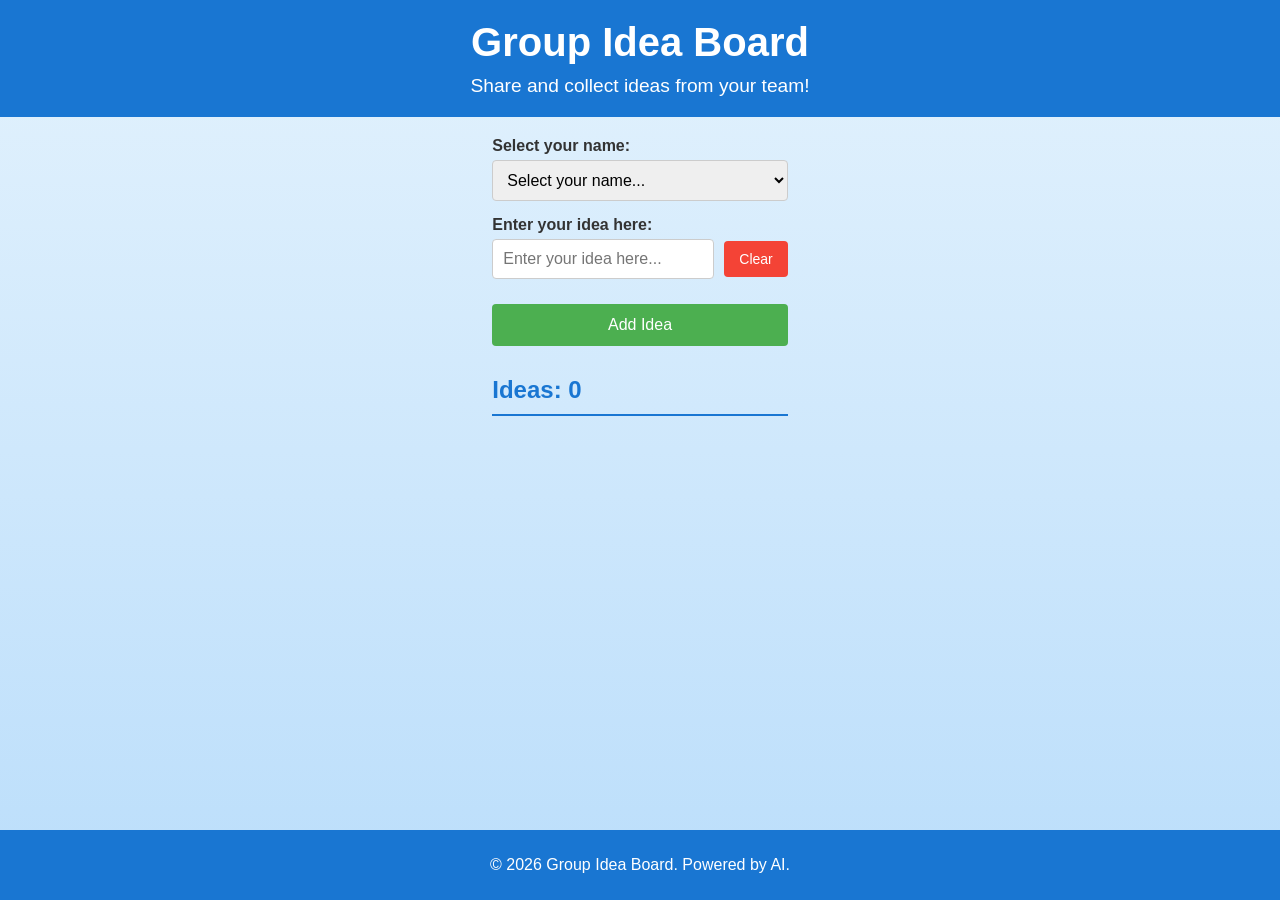
==== index.html @ 0bcdc8d0 "add index.html" ====
<!DOCTYPE html>
<html lang="en">
<head>
    <meta charset="UTF-8">
    <meta name="viewport" content="width=device-width, initial-scale=1.0">
    <title>Group Idea Board</title>
    <style>
        body {
            font-family: 'Segoe UI', Tahoma, Geneva, Verdana, sans-serif;
            background: linear-gradient(to bottom, #e3f2fd, #bbdefb);
            margin: 0;
            padding: 0;
            min-height: 100vh;
            display: flex;
            flex-direction: column;
        }
        header {
            background-color: #1976d2;
            color: white;
            text-align: center;
            padding: 20px;
        }
        header h1 {
            margin: 0;
            font-size: 2.5em;
        }
        header p {
            margin: 10px 0 0 0;
            font-size: 1.2em;
        }
        main {
            flex: 1;
            max-width: 800px;
            margin: 0 auto;
            padding: 20px;
        }
        .form-group {
            margin-bottom: 15px;
        }
        label {
            display: block;
            margin-bottom: 5px;
            font-weight: bold;
            color: #333;
        }
        select, input {
            width: 100%;
            padding: 10px;
            border: 1px solid #ccc;
            border-radius: 4px;
            font-size: 16px;
            box-sizing: border-box;
        }
        .input-group {
            display: flex;
            align-items: center;
        }
        .input-group input {
            flex: 1;
            margin-right: 10px;
        }
        #clearButton {
            padding: 10px 15px;
            background-color: #f44336;
            color: white;
            border: none;
            border-radius: 4px;
            cursor: pointer;
            font-size: 14px;
        }
        #clearButton:hover {
            background-color: #d32f2f;
        }
        #addButton {
            background-color: #4caf50;
            color: white;
            border: none;
            padding: 12px;
            border-radius: 4px;
            cursor: pointer;
            font-size: 16px;
            width: 100%;
            margin-top: 10px;
        }
        #addButton:hover {
            background-color: #45a049;
        }
        #ideasSection {
            margin-top: 30px;
        }
        #ideasSection h2 {
            color: #1976d2;
            border-bottom: 2px solid #1976d2;
            padding-bottom: 10px;
        }
        ul {
            list-style-type: none;
            padding: 0;
        }
        li {
            background-color: white;
            margin: 10px 0;
            padding: 15px;
            border-radius: 8px;
            box-shadow: 0 2px 4px rgba(0,0,0,0.1);
            border-left: 5px solid #1976d2;
            font-size: 16px;
        }
        footer {
            background-color: #1976d2;
            color: white;
            text-align: center;
            padding: 10px;
            margin-top: auto;
        }
    </style>
</head>
<body>
    <header>
        <h1>Group Idea Board</h1>
        <p>Share and collect ideas from your team!</p>
    </header>
    
    <main>
        <form id="ideaForm">
            <div class="form-group">
                <label for="nameSelect">Select your name:</label>
                <select id="nameSelect">
                    <option value="" disabled selected>Select your name...</option>
                    <option value="Alice">Alice</option>
                    <option value="Bob">Bob</option>
                    <option value="Charlie">Charlie</option>
                </select>
            </div>
            
            <div class="form-group">
                <label for="ideaInput">Enter your idea here:</label>
                <div class="input-group">
                    <input type="text" id="ideaInput" placeholder="Enter your idea here...">
                    <button type="button" id="clearButton">Clear</button>
                </div>
            </div>
            
            <button type="submit" id="addButton">Add Idea</button>
        </form>
        
        <section id="ideasSection">
            <h2>Ideas: <span id="totalIdeas">0</span></h2>
            <ul id="ideaList"></ul>
        </section>
    </main>
    
    <footer>
        <p>&copy; 2026 Group Idea Board. Powered by AI.</p>
    </footer>
    
    <script>
        let totalIdeas = 0;
        
        document.getElementById('ideaForm').addEventListener('submit', function(e) {
            e.preventDefault();
            const nameSelect = document.getElementById('nameSelect');
            const ideaInput = document.getElementById('ideaInput');
            const ideaList = document.getElementById('ideaList');
            
            const name = nameSelect.value;
            const idea = ideaInput.value.trim();
            
            if (name && idea) {
                const li = document.createElement('li');
                li.textContent = `${idea} – suggested by ${name}`;
                ideaList.appendChild(li);
                
                totalIdeas++;
                document.getElementById('totalIdeas').textContent = totalIdeas;
                
                // Clear the input
                ideaInput.value = '';
            } else {
                alert('Please select a name and enter an idea.');
            }
        });
        
        document.getElementById('clearButton').addEventListener('click', function() {
            document.getElementById('ideaInput').value = '';
        });
    </script>
</body>
</html>
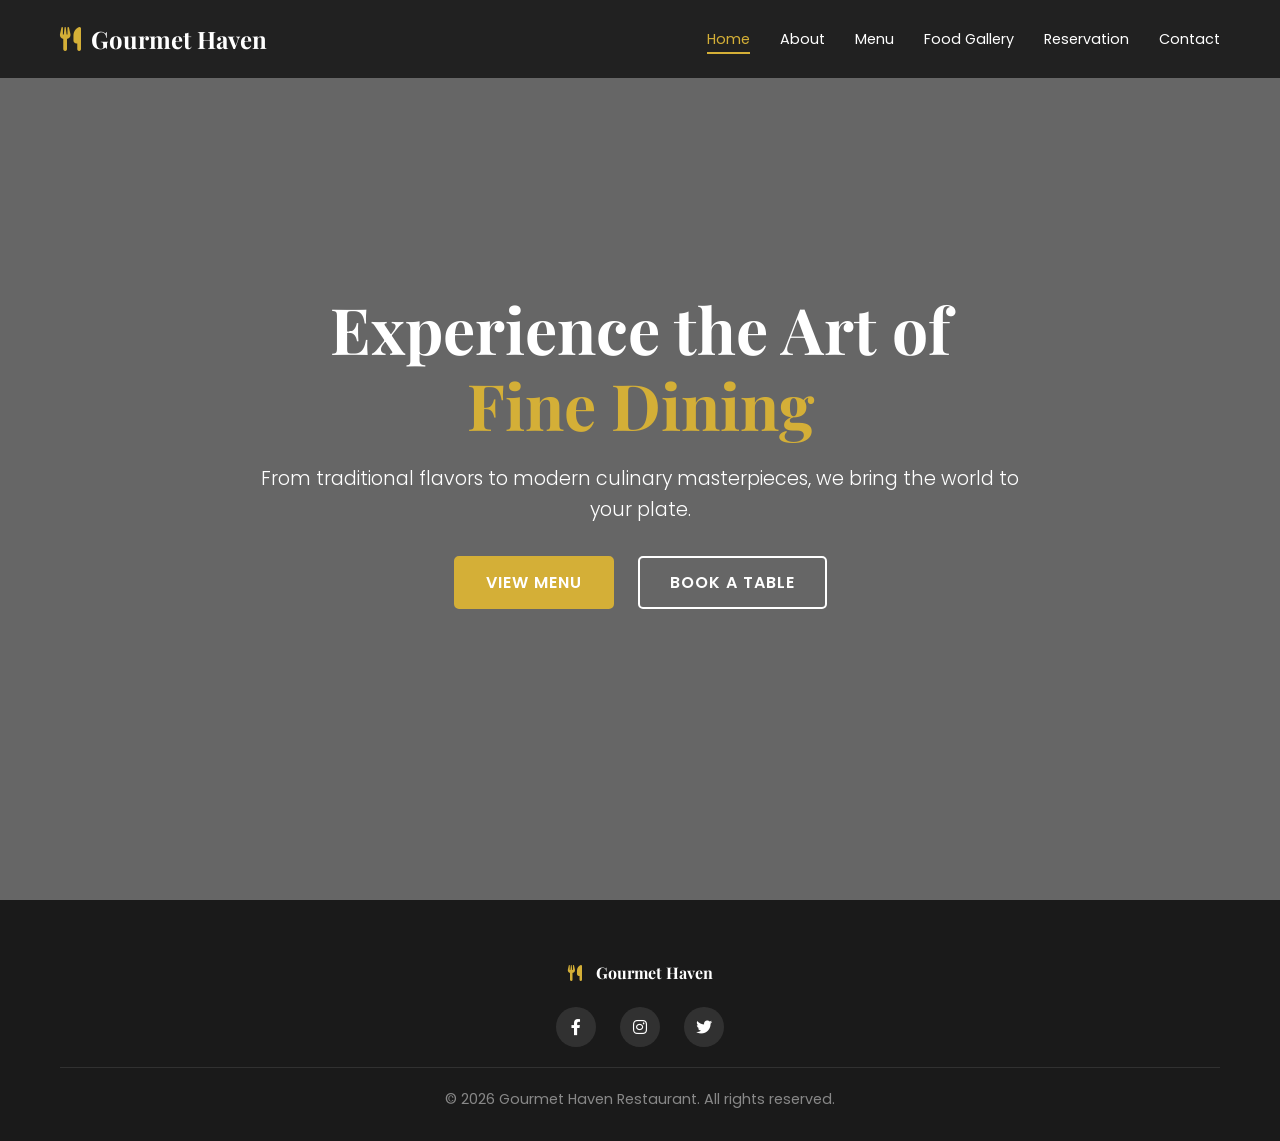
==== commit 4af2353d: "create home page" ====
--- a/index.html
+++ b/index.html
@@ -1,189 +1,85 @@
-<!DOCTYPE html>
+<!doctype html>
 <html lang="en">
-<head>
-    <meta charset="UTF-8">
-    <meta name="viewport" content="width=device-width, initial-scale=1.0">
-    <title>Group Idea Board</title>
-    <style>
-        body {
-            font-family: 'Segoe UI', Tahoma, Geneva, Verdana, sans-serif;
-            background: linear-gradient(to bottom, #e3f2fd, #bbdefb);
-            margin: 0;
-            padding: 0;
-            min-height: 100vh;
-            display: flex;
-            flex-direction: column;
-        }
-        header {
-            background-color: #1976d2;
-            color: white;
-            text-align: center;
-            padding: 20px;
-        }
-        header h1 {
-            margin: 0;
-            font-size: 2.5em;
-        }
-        header p {
-            margin: 10px 0 0 0;
-            font-size: 1.2em;
-        }
-        main {
-            flex: 1;
-            max-width: 800px;
-            margin: 0 auto;
-            padding: 20px;
-        }
-        .form-group {
-            margin-bottom: 15px;
-        }
-        label {
-            display: block;
-            margin-bottom: 5px;
-            font-weight: bold;
-            color: #333;
-        }
-        select, input {
-            width: 100%;
-            padding: 10px;
-            border: 1px solid #ccc;
-            border-radius: 4px;
-            font-size: 16px;
-            box-sizing: border-box;
-        }
-        .input-group {
-            display: flex;
-            align-items: center;
-        }
-        .input-group input {
-            flex: 1;
-            margin-right: 10px;
-        }
-        #clearButton {
-            padding: 10px 15px;
-            background-color: #f44336;
-            color: white;
-            border: none;
-            border-radius: 4px;
-            cursor: pointer;
-            font-size: 14px;
-        }
-        #clearButton:hover {
-            background-color: #d32f2f;
-        }
-        #addButton {
-            background-color: #4caf50;
-            color: white;
-            border: none;
-            padding: 12px;
-            border-radius: 4px;
-            cursor: pointer;
-            font-size: 16px;
-            width: 100%;
-            margin-top: 10px;
-        }
-        #addButton:hover {
-            background-color: #45a049;
-        }
-        #ideasSection {
-            margin-top: 30px;
-        }
-        #ideasSection h2 {
-            color: #1976d2;
-            border-bottom: 2px solid #1976d2;
-            padding-bottom: 10px;
-        }
-        ul {
-            list-style-type: none;
-            padding: 0;
-        }
-        li {
-            background-color: white;
-            margin: 10px 0;
-            padding: 15px;
-            border-radius: 8px;
-            box-shadow: 0 2px 4px rgba(0,0,0,0.1);
-            border-left: 5px solid #1976d2;
-            font-size: 16px;
-        }
-        footer {
-            background-color: #1976d2;
-            color: white;
-            text-align: center;
-            padding: 10px;
-            margin-top: auto;
-        }
-    </style>
-</head>
-<body>
-    <header>
-        <h1>Group Idea Board</h1>
-        <p>Share and collect ideas from your team!</p>
+  <head>
+    <meta charset="UTF-8" />
+    <meta name="viewport" content="width=device-width, initial-scale=1.0" />
+    <title>Gourmet Haven | Exquisite Dining Experience</title>
+    <link rel="stylesheet" href="style.css" />
+    <link
+      rel="stylesheet"
+      href="https://cdnjs.cloudflare.com/ajax/libs/font-awesome/6.0.0/css/all.min.css"
+    />
+    <link
+      href="https://fonts.googleapis.com/css2?family=Playfair+Display:ital,wght@0,400;0,700;1,400&family=Poppins:wght@300;400;600&display=swap"
+      rel="stylesheet"
+    />
+  </head>
+  <body>
+    <!-- Navigation -->
+    <header class="navbar">
+      <div class="container">
+        <div class="logo">
+          <a href="#">
+            <i class="fas fa-utensils"></i>
+            <span>Gourmet Haven</span>
+          </a>
+        </div>
+        <nav class="nav-links" id="navLinks">
+          <ul>
+            <li><a href="#home" class="active">Home</a></li>
+            <li><a href="#about">About</a></li>
+            <li><a href="#menu">Menu</a></li>
+            <li><a href="#gallery">Food Gallery</a></li>
+            <li><a href="#reservation">Reservation</a></li>
+            <li><a href="#contact">Contact</a></li>
+          </ul>
+        </nav>
+        <div class="menu-toggle" id="mobile-menu">
+          <i class="fas fa-bars"></i>
+        </div>
+      </div>
     </header>
-    
-    <main>
-        <form id="ideaForm">
-            <div class="form-group">
-                <label for="nameSelect">Select your name:</label>
-                <select id="nameSelect">
-                    <option value="" disabled selected>Select your name...</option>
-                    <option value="Alice">Alice</option>
-                    <option value="Bob">Bob</option>
-                    <option value="Charlie">Charlie</option>
-                </select>
-            </div>
-            
-            <div class="form-group">
-                <label for="ideaInput">Enter your idea here:</label>
-                <div class="input-group">
-                    <input type="text" id="ideaInput" placeholder="Enter your idea here...">
-                    <button type="button" id="clearButton">Clear</button>
-                </div>
-            </div>
-            
-            <button type="submit" id="addButton">Add Idea</button>
-        </form>
-        
-        <section id="ideasSection">
-            <h2>Ideas: <span id="totalIdeas">0</span></h2>
-            <ul id="ideaList"></ul>
-        </section>
-    </main>
-    
+
+    <!-- Hero Section -->
+    <section class="hero" id="home">
+      <div class="hero-overlay"></div>
+      <div class="hero-content">
+        <h1>
+          Experience the Art of <span class="highlight">Fine Dining</span>
+        </h1>
+        <p>
+          From traditional flavors to modern culinary masterpieces, we bring the
+          world to your plate.
+        </p>
+        <div class="hero-btns">
+          <a href="#menu" class="btn btn-primary">View Menu</a>
+          <a href="#reservation" class="btn btn-secondary">Book a Table</a>
+        </div>
+      </div>
+    </section>
+
+    <!-- About Section -->
+
+    <!-- Footer -->
     <footer>
-        <p>&copy; 2026 Group Idea Board. Powered by AI.</p>
+      <div class="container">
+        <div class="footer-content">
+          <div class="logo">
+            <i class="fas fa-utensils"></i>
+            <span>Gourmet Haven</span>
+          </div>
+          <div class="social-links">
+            <a href="#"><i class="fab fa-facebook-f"></i></a>
+            <a href="#"><i class="fab fa-instagram"></i></a>
+            <a href="#"><i class="fab fa-twitter"></i></a>
+          </div>
+          <p class="copyright">
+            &copy; 2026 Gourmet Haven Restaurant. All rights reserved.
+          </p>
+        </div>
+      </div>
     </footer>
-    
-    <script>
-        let totalIdeas = 0;
-        
-        document.getElementById('ideaForm').addEventListener('submit', function(e) {
-            e.preventDefault();
-            const nameSelect = document.getElementById('nameSelect');
-            const ideaInput = document.getElementById('ideaInput');
-            const ideaList = document.getElementById('ideaList');
-            
-            const name = nameSelect.value;
-            const idea = ideaInput.value.trim();
-            
-            if (name && idea) {
-                const li = document.createElement('li');
-                li.textContent = `${idea} – suggested by ${name}`;
-                ideaList.appendChild(li);
-                
-                totalIdeas++;
-                document.getElementById('totalIdeas').textContent = totalIdeas;
-                
-                // Clear the input
-                ideaInput.value = '';
-            } else {
-                alert('Please select a name and enter an idea.');
-            }
-        });
-        
-        document.getElementById('clearButton').addEventListener('click', function() {
-            document.getElementById('ideaInput').value = '';
-        });
-    </script>
-</body>
-</html>+
+    <script src="script.js"></script>
+  </body>
+</html>
--- a/style.css
+++ b/style.css
@@ -0,0 +1,512 @@
+/* Reset and Base Styles */
+* {
+    margin: 0;
+    padding: 0;
+    box-sizing: border-box;
+}
+
+:root {
+    --primary-color: #d4af37; /* Gold */
+    --secondary-color: #1a1a1a; /* Dark Charcoal */
+    --accent-color: #f8f8f8; /* Off-White */
+    --text-color: #333;
+    --light-text: #777;
+    --white: #ffffff;
+    --transition: all 0.3s ease;
+}
+
+html {
+    scroll-behavior: smooth;
+}
+
+body {
+    font-family: 'Poppins', sans-serif;
+    line-height: 1.6;
+    color: var(--text-color);
+    background-color: var(--white);
+    overflow-x: hidden;
+}
+
+h1, h2, h3, h4, .logo span {
+    font-family: 'Playfair Display', serif;
+    font-weight: 700;
+}
+
+a {
+    text-decoration: none;
+    color: inherit;
+    transition: var(--transition);
+}
+
+ul {
+    list-style: none;
+}
+
+img {
+    max-width: 100%;
+    display: block;
+}
+
+.container {
+    max-width: 1200px;
+    margin: 0 auto;
+    padding: 0 20px;
+}
+
+.btn {
+    display: inline-block;
+    padding: 12px 30px;
+    border-radius: 5px;
+    font-weight: 600;
+    text-transform: uppercase;
+    letter-spacing: 1px;
+    cursor: pointer;
+    transition: var(--transition);
+    border: none;
+}
+
+.btn-primary {
+    background-color: var(--primary-color);
+    color: var(--white);
+    border: 2px solid var(--primary-color);
+}
+
+.btn-primary:hover {
+    background-color: transparent;
+    color: var(--primary-color);
+}
+
+.btn-secondary {
+    background-color: transparent;
+    color: var(--white);
+    border: 2px solid var(--white);
+}
+
+.btn-secondary:hover {
+    background-color: var(--white);
+    color: var(--secondary-color);
+}
+
+/* Navbar */
+.navbar {
+    position: fixed;
+    top: 0;
+    left: 0;
+    width: 100%;
+    z-index: 1000;
+    padding: 20px 0;
+    transition: var(--transition);
+    background-color: rgba(26, 26, 26, 0.9);
+}
+
+.navbar.sticky {
+    padding: 10px 0;
+    background-color: var(--secondary-color);
+    box-shadow: 0 2px 10px rgba(0,0,0,0.3);
+}
+
+.navbar .container {
+    display: flex;
+    justify-content: space-between;
+    align-items: center;
+}
+
+.logo a {
+    display: flex;
+    align-items: center;
+    color: var(--white);
+    font-size: 1.5rem;
+}
+
+.logo i {
+    color: var(--primary-color);
+    margin-right: 10px;
+}
+
+.nav-links ul {
+    display: flex;
+}
+
+.nav-links li {
+    margin-left: 30px;
+}
+
+.nav-links a {
+    color: var(--white);
+    font-weight: 400;
+    font-size: 0.9rem;
+    position: relative;
+}
+
+.nav-links a:hover, .nav-links a.active {
+    color: var(--primary-color);
+}
+
+.nav-links a::after {
+    content: '';
+    position: absolute;
+    bottom: -5px;
+    left: 0;
+    width: 0;
+    height: 2px;
+    background-color: var(--primary-color);
+    transition: var(--transition);
+}
+
+.nav-links a:hover::after, .nav-links a.active::after {
+    width: 100%;
+}
+
+.menu-toggle {
+    color: var(--white);
+    font-size: 1.5rem;
+    cursor: pointer;
+    display: none;
+}
+
+/* Section Common */
+section {
+    padding: 100px 0;
+}
+
+.section-header {
+    text-align: center;
+    margin-bottom: 60px;
+}
+
+.section-header h2 {
+    font-size: 2.5rem;
+    color: var(--secondary-color);
+}
+
+.sub-title {
+    color: var(--primary-color);
+    text-transform: uppercase;
+    letter-spacing: 2px;
+    font-weight: 600;
+    font-size: 0.9rem;
+    display: block;
+    margin-bottom: 10px;
+}
+
+/* Hero Section */
+.hero {
+    height: 100vh;
+    background: url('https://images.unsplash.com/photo-1514933651103-005eec06c04b?ixlib=rb-1.2.1&auto=format&fit=crop&w=1920&q=80') no-repeat center center/cover;
+    display: flex;
+    align-items: center;
+    justify-content: center;
+    text-align: center;
+    color: var(--white);
+    position: relative;
+    padding: 0;
+}
+
+.hero-overlay {
+    position: absolute;
+    top: 0;
+    left: 0;
+    width: 100%;
+    height: 100%;
+    background: rgba(0, 0, 0, 0.6);
+}
+
+.hero-content {
+    position: relative;
+    z-index: 1;
+    max-width: 800px;
+    padding: 0 20px;
+}
+
+.hero-content h1 {
+    font-size: 4rem;
+    margin-bottom: 20px;
+    line-height: 1.2;
+}
+
+.highlight {
+    color: var(--primary-color);
+}
+
+.hero-content p {
+    font-size: 1.2rem;
+    margin-bottom: 30px;
+    font-weight: 300;
+}
+
+.hero-btns .btn {
+    margin: 0 10px;
+}
+
+/* About Section */
+.about {
+    background-color: var(--accent-color);
+}
+
+.about-grid {
+    display: grid;
+    grid-template-columns: 1fr 1fr;
+    gap: 50px;
+    align-items: center;
+}
+
+.about-text h2 {
+    font-size: 2.5rem;
+    margin-bottom: 20px;
+    color: var(--secondary-color);
+}
+
+.about-text p {
+    margin-bottom: 20px;
+    color: var(--light-text);
+}
+
+.btn-text {
+    color: var(--secondary-color);
+    font-weight: 600;
+    border-bottom: 2px solid var(--primary-color);
+    padding-bottom: 5px;
+}
+
+.about-image img {
+    border-radius: 10px;
+    box-shadow: 20px 20px 0 var(--primary-color);
+}
+
+/* Featured Foods Section */
+.cuisine-grid {
+    display: grid;
+    grid-template-columns: repeat(auto-fit, minmax(250px, 1fr));
+    gap: 30px;
+}
+
+.cuisine-card {
+    background: var(--white);
+    border-radius: 10px;
+    overflow: hidden;
+    box-shadow: 0 10px 30px rgba(0,0,0,0.1);
+    transition: var(--transition);
+}
+
+.cuisine-card:hover {
+    transform: translateY(-10px);
+}
+
+.card-img {
+    position: relative;
+    height: 200px;
+    overflow: hidden;
+}
+
+.card-img img {
+    width: 100%;
+    height: 100%;
+    object-fit: cover;
+    transition: var(--transition);
+}
+
+.cuisine-card:hover .card-img img {
+    transform: scale(1.1);
+}
+
+.card-tag {
+    position: absolute;
+    top: 15px;
+    left: 15px;
+    background: var(--primary-color);
+    color: var(--white);
+    padding: 5px 15px;
+    font-size: 0.8rem;
+    font-weight: 600;
+    border-radius: 20px;
+}
+
+.card-info {
+    padding: 25px;
+}
+
+.card-info h3 {
+    font-size: 1.3rem;
+    margin-bottom: 10px;
+    color: var(--secondary-color);
+}
+
+.card-info p {
+    color: var(--light-text);
+    font-size: 0.9rem;
+    margin-bottom: 20px;
+}
+
+.btn-card {
+    color: var(--primary-color);
+    font-weight: 600;
+    font-size: 0.9rem;
+    text-transform: uppercase;
+}
+
+/* Gallery Section */
+.gallery {
+    background-color: var(--accent-color);
+}
+
+.gallery-grid {
+    display: grid;
+    grid-template-columns: repeat(auto-fit, minmax(300px, 1fr));
+    gap: 20px;
+}
+
+.gallery-item {
+    height: 250px;
+    overflow: hidden;
+    border-radius: 10px;
+    position: relative;
+}
+
+.gallery-item img {
+    width: 100%;
+    height: 100%;
+    object-fit: cover;
+    transition: var(--transition);
+}
+
+.gallery-item:hover img {
+    transform: scale(1.1) rotate(2deg);
+}
+
+/* Reservation Section */
+.reservation-box {
+    background: var(--white);
+    padding: 50px;
+    border-radius: 15px;
+    box-shadow: 0 20px 50px rgba(0,0,0,0.1);
+    max-width: 900px;
+    margin: 0 auto;
+}
+
+.form-row {
+    display: flex;
+    gap: 20px;
+    margin-bottom: 20px;
+}
+
+.form-row input, .form-row select {
+    flex: 1;
+    padding: 12px 15px;
+    border: 1px solid #ddd;
+    border-radius: 5px;
+    font-family: inherit;
+    outline: none;
+}
+
+.form-row input:focus, .form-row select:focus {
+    border-color: var(--primary-color);
+}
+
+.reservation-form .btn {
+    width: 100%;
+}
+
+/* Contact Section */
+.contact {
+    background-color: var(--accent-color);
+}
+
+.contact-grid {
+    display: grid;
+    grid-template-columns: 1fr 2fr;
+    gap: 50px;
+}
+
+.info-item {
+    display: flex;
+    align-items: flex-start;
+    margin-bottom: 30px;
+}
+
+.info-item i {
+    font-size: 1.5rem;
+    color: var(--primary-color);
+    margin-right: 20px;
+    margin-top: 5px;
+}
+
+.info-item h4 {
+    margin-bottom: 5px;
+    color: var(--secondary-color);
+}
+
+.contact-form input, .contact-form textarea {
+    width: 100%;
+    padding: 12px 15px;
+    margin-bottom: 20px;
+    border: 1px solid #ddd;
+    border-radius: 5px;
+    font-family: inherit;
+    outline: none;
+}
+
+.contact-form input:focus, .contact-form textarea:focus {
+    border-color: var(--primary-color);
+}
+
+/* Footer */
+footer {
+    background-color: var(--secondary-color);
+    color: var(--white);
+    padding: 60px 0 30px;
+    text-align: center;
+}
+
+.footer-content .logo {
+    margin-bottom: 20px;
+    justify-content: center;
+}
+
+.footer-content .social-links {
+    margin-bottom: 20px;
+}
+
+.footer-content .social-links a {
+    display: inline-flex;
+    align-items: center;
+    justify-content: center;
+    width: 40px;
+    height: 40px;
+    background: rgba(255,255,255,0.1);
+    border-radius: 50%;
+    margin: 0 10px;
+}
+
+.footer-content .social-links a:hover {
+    background-color: var(--primary-color);
+}
+
+.copyright {
+    color: #888;
+    font-size: 0.9rem;
+    border-top: 1px solid rgba(255,255,255,0.1);
+    padding-top: 20px;
+}
+
+/* Responsive */
+@media (max-width: 992px) {
+    .hero-content h1 { font-size: 3rem; }
+    .about-grid, .contact-grid { grid-template-columns: 1fr; }
+}
+
+@media (max-width: 768px) {
+    .menu-toggle { display: block; }
+    .nav-links {
+        position: absolute;
+        top: 100%;
+        left: -100%;
+        width: 100%;
+        background: var(--secondary-color);
+        transition: var(--transition);
+        height: calc(100vh - 70px);
+    }
+    .nav-links.active { left: 0; }
+    .nav-links ul { flex-direction: column; padding-top: 50px; }
+    .nav-links li { margin: 20px 0; }
+    .form-row { flex-direction: column; gap: 10px; }
+}
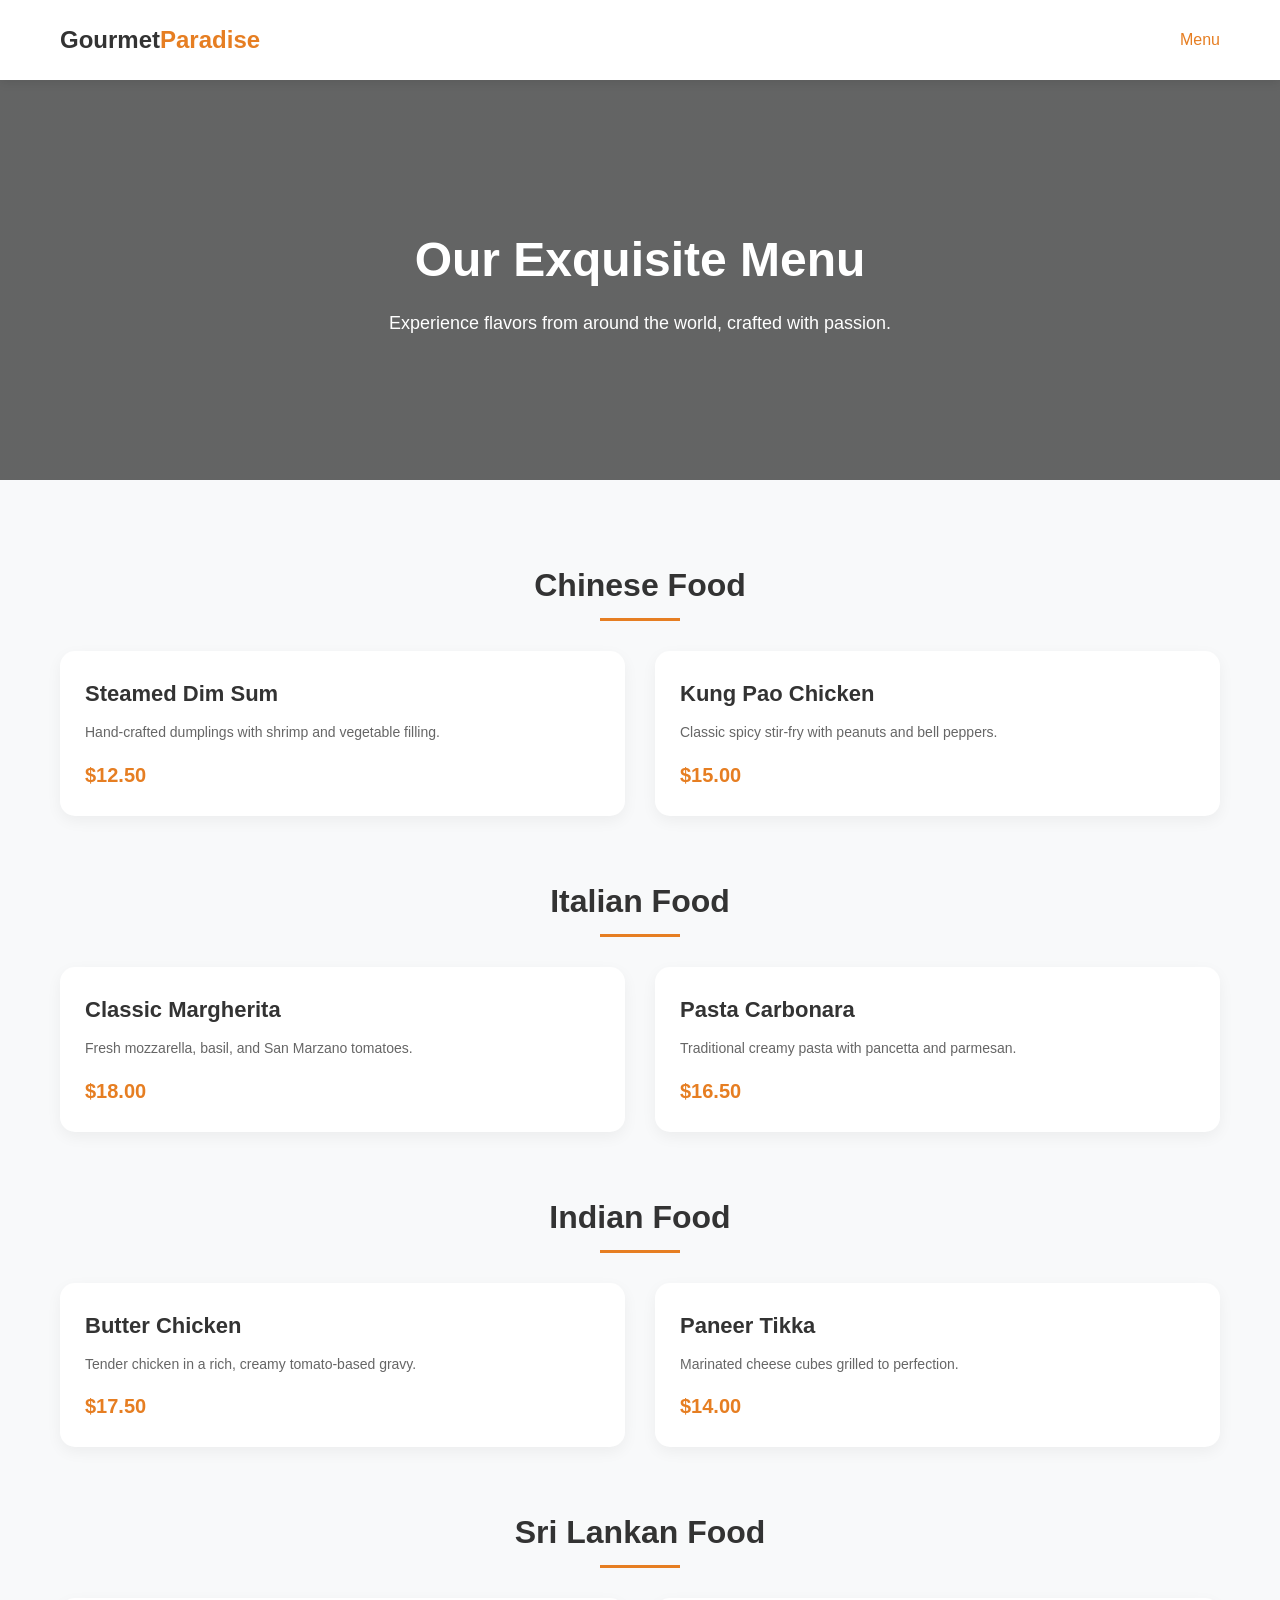
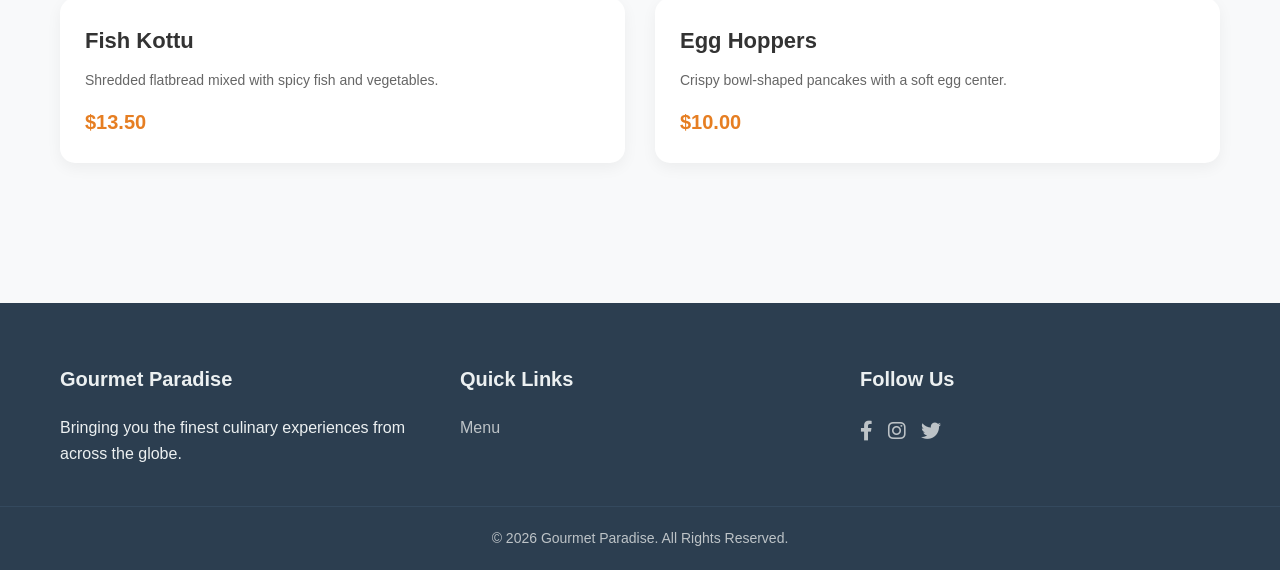
==== commit 3f98eb4c: "creat a food web site" ====
--- a/index.html
+++ b/index.html
@@ -1,85 +1,153 @@
-<!doctype html>
+<!DOCTYPE html>
 <html lang="en">
-  <head>
-    <meta charset="UTF-8" />
-    <meta name="viewport" content="width=device-width, initial-scale=1.0" />
-    <title>Gourmet Haven | Exquisite Dining Experience</title>
-    <link rel="stylesheet" href="style.css" />
-    <link
-      rel="stylesheet"
-      href="https://cdnjs.cloudflare.com/ajax/libs/font-awesome/6.0.0/css/all.min.css"
-    />
-    <link
-      href="https://fonts.googleapis.com/css2?family=Playfair+Display:ital,wght@0,400;0,700;1,400&family=Poppins:wght@300;400;600&display=swap"
-      rel="stylesheet"
-    />
-  </head>
-  <body>
-    <!-- Navigation -->
-    <header class="navbar">
-      <div class="container">
-        <div class="logo">
-          <a href="#">
-            <i class="fas fa-utensils"></i>
-            <span>Gourmet Haven</span>
-          </a>
+<head>
+    <meta charset="UTF-8">
+    <meta name="viewport" content="width=device-width, initial-scale=1.0">
+    <title>Gourmet Paradise | Menu</title>
+    <link rel="stylesheet" href="style.css">
+    <link rel="stylesheet" href="https://cdnjs.cloudflare.com/ajax/libs/font-awesome/6.0.0/css/all.min.css">
+</head>
+<body>
+
+    <!-- Navigation Bar -->
+    <nav class="navbar">
+        <div class="container">
+            <a href="#" class="logo">Gourmet<span>Paradise</span></a>
+            <ul class="nav-links">
+                <li><a href="#" class="active">Menu</a></li>
+            </ul>
+            <div class="menu-btn">
+                <i class="fas fa-bars"></i>
+            </div>
         </div>
-        <nav class="nav-links" id="navLinks">
-          <ul>
-            <li><a href="#home" class="active">Home</a></li>
-            <li><a href="#about">About</a></li>
-            <li><a href="#menu">Menu</a></li>
-            <li><a href="#gallery">Food Gallery</a></li>
-            <li><a href="#reservation">Reservation</a></li>
-            <li><a href="#contact">Contact</a></li>
-          </ul>
-        </nav>
-        <div class="menu-toggle" id="mobile-menu">
-          <i class="fas fa-bars"></i>
+    </nav>
+
+    <!-- Hero Section -->
+    <header class="hero">
+        <div class="hero-content">
+            <h1>Our Exquisite Menu</h1>
+            <p>Experience flavors from around the world, crafted with passion.</p>
         </div>
-      </div>
     </header>
 
-    <!-- Hero Section -->
-    <section class="hero" id="home">
-      <div class="hero-overlay"></div>
-      <div class="hero-content">
-        <h1>
-          Experience the Art of <span class="highlight">Fine Dining</span>
-        </h1>
-        <p>
-          From traditional flavors to modern culinary masterpieces, we bring the
-          world to your plate.
-        </p>
-        <div class="hero-btns">
-          <a href="#menu" class="btn btn-primary">View Menu</a>
-          <a href="#reservation" class="btn btn-secondary">Book a Table</a>
+    <!-- Menu Section -->
+    <section class="menu-section">
+        <div class="container">
+            
+            <!-- Chinese Food -->
+            <div class="category-group">
+                <h2 class="category-title">Chinese Food</h2>
+                <div class="menu-grid">
+                    <div class="menu-card">
+                        <div class="card-content">
+                            <h3>Steamed Dim Sum</h3>
+                            <p>Hand-crafted dumplings with shrimp and vegetable filling.</p>
+                            <span class="price">$12.50</span>
+                        </div>
+                    </div>
+                    <div class="menu-card">
+                        <div class="card-content">
+                            <h3>Kung Pao Chicken</h3>
+                            <p>Classic spicy stir-fry with peanuts and bell peppers.</p>
+                            <span class="price">$15.00</span>
+                        </div>
+                    </div>
+                </div>
+            </div>
+
+            <!-- Italian Food -->
+            <div class="category-group">
+                <h2 class="category-title">Italian Food</h2>
+                <div class="menu-grid">
+                    <div class="menu-card">
+                        <div class="card-content">
+                            <h3>Classic Margherita</h3>
+                            <p>Fresh mozzarella, basil, and San Marzano tomatoes.</p>
+                            <span class="price">$18.00</span>
+                        </div>
+                    </div>
+                    <div class="menu-card">
+                        <div class="card-content">
+                            <h3>Pasta Carbonara</h3>
+                            <p>Traditional creamy pasta with pancetta and parmesan.</p>
+                            <span class="price">$16.50</span>
+                        </div>
+                    </div>
+                </div>
+            </div>
+
+            <!-- Indian Food -->
+            <div class="category-group">
+                <h2 class="category-title">Indian Food</h2>
+                <div class="menu-grid">
+                    <div class="menu-card">
+                        <div class="card-content">
+                            <h3>Butter Chicken</h3>
+                            <p>Tender chicken in a rich, creamy tomato-based gravy.</p>
+                            <span class="price">$17.50</span>
+                        </div>
+                    </div>
+                    <div class="menu-card">
+                        <div class="card-content">
+                            <h3>Paneer Tikka</h3>
+                            <p>Marinated cheese cubes grilled to perfection.</p>
+                            <span class="price">$14.00</span>
+                        </div>
+                    </div>
+                </div>
+            </div>
+
+            <!-- Sri Lankan Food -->
+            <div class="category-group">
+                <h2 class="category-title">Sri Lankan Food</h2>
+                <div class="menu-grid">
+                    <div class="menu-card">
+                        <div class="card-content">
+                            <h3>Fish Kottu</h3>
+                            <p>Shredded flatbread mixed with spicy fish and vegetables.</p>
+                            <span class="price">$13.50</span>
+                        </div>
+                    </div>
+                    <div class="menu-card">
+                        <div class="card-content">
+                            <h3>Egg Hoppers</h3>
+                            <p>Crispy bowl-shaped pancakes with a soft egg center.</p>
+                            <span class="price">$10.00</span>
+                        </div>
+                    </div>
+                </div>
+            </div>
+
         </div>
-      </div>
     </section>
-
-    <!-- About Section -->
 
     <!-- Footer -->
     <footer>
-      <div class="container">
-        <div class="footer-content">
-          <div class="logo">
-            <i class="fas fa-utensils"></i>
-            <span>Gourmet Haven</span>
-          </div>
-          <div class="social-links">
-            <a href="#"><i class="fab fa-facebook-f"></i></a>
-            <a href="#"><i class="fab fa-instagram"></i></a>
-            <a href="#"><i class="fab fa-twitter"></i></a>
-          </div>
-          <p class="copyright">
-            &copy; 2026 Gourmet Haven Restaurant. All rights reserved.
-          </p>
+        <div class="container footer-content">
+            <div class="footer-section">
+                <h3>Gourmet Paradise</h3>
+                <p>Bringing you the finest culinary experiences from across the globe.</p>
+            </div>
+            <div class="footer-section">
+                <h3>Quick Links</h3>
+                <ul>
+                    <li><a href="#">Menu</a></li>
+                </ul>
+            </div>
+            <div class="footer-section">
+                <h3>Follow Us</h3>
+                <div class="socials">
+                    <a href="#"><i class="fab fa-facebook-f"></i></a>
+                    <a href="#"><i class="fab fa-instagram"></i></a>
+                    <a href="#"><i class="fab fa-twitter"></i></a>
+                </div>
+            </div>
         </div>
-      </div>
+        <div class="footer-bottom">
+            <p>&copy; 2026 Gourmet Paradise. All Rights Reserved.</p>
+        </div>
     </footer>
 
     <script src="script.js"></script>
-  </body>
-</html>
+</body>
+</html>
--- a/style.css
+++ b/style.css
@@ -1,50 +1,15 @@
-/* Reset and Base Styles */
+/* Global Styles */
 * {
     margin: 0;
     padding: 0;
     box-sizing: border-box;
-}
-
-:root {
-    --primary-color: #d4af37; /* Gold */
-    --secondary-color: #1a1a1a; /* Dark Charcoal */
-    --accent-color: #f8f8f8; /* Off-White */
-    --text-color: #333;
-    --light-text: #777;
-    --white: #ffffff;
-    --transition: all 0.3s ease;
-}
-
-html {
-    scroll-behavior: smooth;
+    font-family: 'Segoe UI', Tahoma, Geneva, Verdana, sans-serif;
 }
 
 body {
-    font-family: 'Poppins', sans-serif;
+    background-color: #f8f9fa;
+    color: #333;
     line-height: 1.6;
-    color: var(--text-color);
-    background-color: var(--white);
-    overflow-x: hidden;
-}
-
-h1, h2, h3, h4, .logo span {
-    font-family: 'Playfair Display', serif;
-    font-weight: 700;
-}
-
-a {
-    text-decoration: none;
-    color: inherit;
-    transition: var(--transition);
-}
-
-ul {
-    list-style: none;
-}
-
-img {
-    max-width: 100%;
-    display: block;
 }
 
 .container {
@@ -53,78 +18,39 @@
     padding: 0 20px;
 }
 
-.btn {
-    display: inline-block;
-    padding: 12px 30px;
-    border-radius: 5px;
-    font-weight: 600;
-    text-transform: uppercase;
-    letter-spacing: 1px;
-    cursor: pointer;
-    transition: var(--transition);
-    border: none;
-}
-
-.btn-primary {
-    background-color: var(--primary-color);
-    color: var(--white);
-    border: 2px solid var(--primary-color);
-}
-
-.btn-primary:hover {
-    background-color: transparent;
-    color: var(--primary-color);
-}
-
-.btn-secondary {
-    background-color: transparent;
-    color: var(--white);
-    border: 2px solid var(--white);
-}
-
-.btn-secondary:hover {
-    background-color: var(--white);
-    color: var(--secondary-color);
-}
-
 /* Navbar */
 .navbar {
-    position: fixed;
+    background: #fff;
+    height: 80px;
+    display: flex;
+    align-items: center;
+    box-shadow: 0 2px 10px rgba(0,0,0,0.1);
+    position: sticky;
     top: 0;
-    left: 0;
-    width: 100%;
     z-index: 1000;
-    padding: 20px 0;
-    transition: var(--transition);
-    background-color: rgba(26, 26, 26, 0.9);
-}
-
-.navbar.sticky {
-    padding: 10px 0;
-    background-color: var(--secondary-color);
-    box-shadow: 0 2px 10px rgba(0,0,0,0.3);
 }
 
 .navbar .container {
     display: flex;
     justify-content: space-between;
     align-items: center;
-}
-
-.logo a {
-    display: flex;
-    align-items: center;
-    color: var(--white);
-    font-size: 1.5rem;
-}
-
-.logo i {
-    color: var(--primary-color);
-    margin-right: 10px;
-}
-
-.nav-links ul {
-    display: flex;
+    width: 100%;
+}
+
+.logo {
+    font-size: 24px;
+    font-weight: 700;
+    text-decoration: none;
+    color: #333;
+}
+
+.logo span {
+    color: #e67e22;
+}
+
+.nav-links {
+    display: flex;
+    list-style: none;
 }
 
 .nav-links li {
@@ -132,168 +58,93 @@
 }
 
 .nav-links a {
-    color: var(--white);
-    font-weight: 400;
-    font-size: 0.9rem;
-    position: relative;
+    text-decoration: none;
+    color: #333;
+    font-weight: 500;
+    transition: color 0.3s;
 }
 
 .nav-links a:hover, .nav-links a.active {
-    color: var(--primary-color);
-}
-
-.nav-links a::after {
-    content: '';
-    position: absolute;
-    bottom: -5px;
-    left: 0;
-    width: 0;
-    height: 2px;
-    background-color: var(--primary-color);
-    transition: var(--transition);
-}
-
-.nav-links a:hover::after, .nav-links a.active::after {
-    width: 100%;
-}
-
-.menu-toggle {
-    color: var(--white);
-    font-size: 1.5rem;
+    color: #e67e22;
+}
+
+.menu-btn {
+    display: none;
+    font-size: 24px;
     cursor: pointer;
-    display: none;
-}
-
-/* Section Common */
-section {
-    padding: 100px 0;
-}
-
-.section-header {
-    text-align: center;
-    margin-bottom: 60px;
-}
-
-.section-header h2 {
-    font-size: 2.5rem;
-    color: var(--secondary-color);
-}
-
-.sub-title {
-    color: var(--primary-color);
-    text-transform: uppercase;
-    letter-spacing: 2px;
-    font-weight: 600;
-    font-size: 0.9rem;
-    display: block;
-    margin-bottom: 10px;
 }
 
 /* Hero Section */
 .hero {
-    height: 100vh;
-    background: url('https://images.unsplash.com/photo-1514933651103-005eec06c04b?ixlib=rb-1.2.1&auto=format&fit=crop&w=1920&q=80') no-repeat center center/cover;
+    background: linear-gradient(rgba(0,0,0,0.6), rgba(0,0,0,0.6)), 
+                url('https://images.unsplash.com/photo-1514362545857-3bc16c4c7d1b?auto=format&fit=crop&w=1500&q=80');
+    background-size: cover;
+    background-position: center;
+    height: 400px;
     display: flex;
     align-items: center;
     justify-content: center;
     text-align: center;
-    color: var(--white);
+    color: #fff;
+}
+
+.hero h1 {
+    font-size: 48px;
+    margin-bottom: 10px;
+}
+
+.hero p {
+    font-size: 18px;
+}
+
+/* Menu Section */
+.menu-section {
+    padding: 80px 0;
+}
+
+.category-group {
+    margin-bottom: 60px;
+}
+
+.category-title {
+    font-size: 32px;
+    margin-bottom: 30px;
+    text-align: center;
     position: relative;
-    padding: 0;
-}
-
-.hero-overlay {
+    padding-bottom: 10px;
+}
+
+.category-title::after {
+    content: '';
     position: absolute;
-    top: 0;
-    left: 0;
-    width: 100%;
-    height: 100%;
-    background: rgba(0, 0, 0, 0.6);
-}
-
-.hero-content {
-    position: relative;
-    z-index: 1;
-    max-width: 800px;
-    padding: 0 20px;
-}
-
-.hero-content h1 {
-    font-size: 4rem;
-    margin-bottom: 20px;
-    line-height: 1.2;
-}
-
-.highlight {
-    color: var(--primary-color);
-}
-
-.hero-content p {
-    font-size: 1.2rem;
-    margin-bottom: 30px;
-    font-weight: 300;
-}
-
-.hero-btns .btn {
-    margin: 0 10px;
-}
-
-/* About Section */
-.about {
-    background-color: var(--accent-color);
-}
-
-.about-grid {
+    bottom: 0;
+    left: 50%;
+    transform: translateX(-50%);
+    width: 80px;
+    height: 3px;
+    background: #e67e22;
+}
+
+.menu-grid {
     display: grid;
-    grid-template-columns: 1fr 1fr;
-    gap: 50px;
-    align-items: center;
-}
-
-.about-text h2 {
-    font-size: 2.5rem;
-    margin-bottom: 20px;
-    color: var(--secondary-color);
-}
-
-.about-text p {
-    margin-bottom: 20px;
-    color: var(--light-text);
-}
-
-.btn-text {
-    color: var(--secondary-color);
-    font-weight: 600;
-    border-bottom: 2px solid var(--primary-color);
-    padding-bottom: 5px;
-}
-
-.about-image img {
-    border-radius: 10px;
-    box-shadow: 20px 20px 0 var(--primary-color);
-}
-
-/* Featured Foods Section */
-.cuisine-grid {
-    display: grid;
-    grid-template-columns: repeat(auto-fit, minmax(250px, 1fr));
+    grid-template-columns: repeat(auto-fit, minmax(300px, 1fr));
     gap: 30px;
 }
 
-.cuisine-card {
-    background: var(--white);
-    border-radius: 10px;
+.menu-card {
+    background: #fff;
+    border-radius: 15px;
     overflow: hidden;
-    box-shadow: 0 10px 30px rgba(0,0,0,0.1);
-    transition: var(--transition);
-}
-
-.cuisine-card:hover {
+    box-shadow: 0 5px 15px rgba(0,0,0,0.05);
+    transition: transform 0.3s ease, box-shadow 0.3s ease;
+}
+
+.menu-card:hover {
     transform: translateY(-10px);
+    box-shadow: 0 15px 30px rgba(0,0,0,0.1);
 }
 
 .card-img {
-    position: relative;
     height: 200px;
     overflow: hidden;
 }
@@ -302,211 +153,98 @@
     width: 100%;
     height: 100%;
     object-fit: cover;
-    transition: var(--transition);
-}
-
-.cuisine-card:hover .card-img img {
+    transition: transform 0.5s ease;
+}
+
+.menu-card:hover .card-img img {
     transform: scale(1.1);
 }
 
-.card-tag {
-    position: absolute;
-    top: 15px;
-    left: 15px;
-    background: var(--primary-color);
-    color: var(--white);
-    padding: 5px 15px;
-    font-size: 0.8rem;
-    font-weight: 600;
-    border-radius: 20px;
-}
-
-.card-info {
+.card-content {
     padding: 25px;
 }
 
-.card-info h3 {
-    font-size: 1.3rem;
+.card-content h3 {
     margin-bottom: 10px;
-    color: var(--secondary-color);
-}
-
-.card-info p {
-    color: var(--light-text);
-    font-size: 0.9rem;
-    margin-bottom: 20px;
-}
-
-.btn-card {
-    color: var(--primary-color);
-    font-weight: 600;
-    font-size: 0.9rem;
-    text-transform: uppercase;
-}
-
-/* Gallery Section */
-.gallery {
-    background-color: var(--accent-color);
-}
-
-.gallery-grid {
-    display: grid;
-    grid-template-columns: repeat(auto-fit, minmax(300px, 1fr));
-    gap: 20px;
-}
-
-.gallery-item {
-    height: 250px;
-    overflow: hidden;
-    border-radius: 10px;
-    position: relative;
-}
-
-.gallery-item img {
-    width: 100%;
-    height: 100%;
-    object-fit: cover;
-    transition: var(--transition);
-}
-
-.gallery-item:hover img {
-    transform: scale(1.1) rotate(2deg);
-}
-
-/* Reservation Section */
-.reservation-box {
-    background: var(--white);
-    padding: 50px;
-    border-radius: 15px;
-    box-shadow: 0 20px 50px rgba(0,0,0,0.1);
-    max-width: 900px;
-    margin: 0 auto;
-}
-
-.form-row {
-    display: flex;
-    gap: 20px;
-    margin-bottom: 20px;
-}
-
-.form-row input, .form-row select {
-    flex: 1;
-    padding: 12px 15px;
-    border: 1px solid #ddd;
-    border-radius: 5px;
-    font-family: inherit;
-    outline: none;
-}
-
-.form-row input:focus, .form-row select:focus {
-    border-color: var(--primary-color);
-}
-
-.reservation-form .btn {
-    width: 100%;
-}
-
-/* Contact Section */
-.contact {
-    background-color: var(--accent-color);
-}
-
-.contact-grid {
-    display: grid;
-    grid-template-columns: 1fr 2fr;
-    gap: 50px;
-}
-
-.info-item {
-    display: flex;
-    align-items: flex-start;
-    margin-bottom: 30px;
-}
-
-.info-item i {
-    font-size: 1.5rem;
-    color: var(--primary-color);
-    margin-right: 20px;
-    margin-top: 5px;
-}
-
-.info-item h4 {
-    margin-bottom: 5px;
-    color: var(--secondary-color);
-}
-
-.contact-form input, .contact-form textarea {
-    width: 100%;
-    padding: 12px 15px;
-    margin-bottom: 20px;
-    border: 1px solid #ddd;
-    border-radius: 5px;
-    font-family: inherit;
-    outline: none;
-}
-
-.contact-form input:focus, .contact-form textarea:focus {
-    border-color: var(--primary-color);
+    font-size: 22px;
+}
+
+.card-content p {
+    color: #666;
+    margin-bottom: 15px;
+    font-size: 14px;
+}
+
+.price {
+    display: block;
+    font-size: 20px;
+    font-weight: 700;
+    color: #e67e22;
 }
 
 /* Footer */
 footer {
-    background-color: var(--secondary-color);
-    color: var(--white);
-    padding: 60px 0 30px;
+    background: #2c3e50;
+    color: #ecf0f1;
+    padding: 60px 0 20px;
+}
+
+.footer-content {
+    display: grid;
+    grid-template-columns: repeat(auto-fit, minmax(250px, 1fr));
+    gap: 40px;
+    margin-bottom: 40px;
+}
+
+.footer-section h3 {
+    margin-bottom: 20px;
+    font-size: 20px;
+}
+
+.footer-section ul {
+    list-style: none;
+}
+
+.footer-section ul li {
+    margin-bottom: 10px;
+}
+
+.footer-section a {
+    color: #bdc3c7;
+    text-decoration: none;
+    transition: color 0.3s;
+}
+
+.footer-section a:hover {
+    color: #e67e22;
+}
+
+.socials {
+    display: flex;
+    gap: 15px;
+}
+
+.socials a {
+    font-size: 20px;
+}
+
+.footer-bottom {
     text-align: center;
-}
-
-.footer-content .logo {
-    margin-bottom: 20px;
-    justify-content: center;
-}
-
-.footer-content .social-links {
-    margin-bottom: 20px;
-}
-
-.footer-content .social-links a {
-    display: inline-flex;
-    align-items: center;
-    justify-content: center;
-    width: 40px;
-    height: 40px;
-    background: rgba(255,255,255,0.1);
-    border-radius: 50%;
-    margin: 0 10px;
-}
-
-.footer-content .social-links a:hover {
-    background-color: var(--primary-color);
-}
-
-.copyright {
-    color: #888;
-    font-size: 0.9rem;
-    border-top: 1px solid rgba(255,255,255,0.1);
+    border-top: 1px solid #34495e;
     padding-top: 20px;
+    font-size: 14px;
+    color: #bdc3c7;
 }
 
 /* Responsive */
-@media (max-width: 992px) {
-    .hero-content h1 { font-size: 3rem; }
-    .about-grid, .contact-grid { grid-template-columns: 1fr; }
-}
-
 @media (max-width: 768px) {
-    .menu-toggle { display: block; }
     .nav-links {
-        position: absolute;
-        top: 100%;
-        left: -100%;
-        width: 100%;
-        background: var(--secondary-color);
-        transition: var(--transition);
-        height: calc(100vh - 70px);
+        display: none;
     }
-    .nav-links.active { left: 0; }
-    .nav-links ul { flex-direction: column; padding-top: 50px; }
-    .nav-links li { margin: 20px 0; }
-    .form-row { flex-direction: column; gap: 10px; }
-}
+    .menu-btn {
+        display: block;
+    }
+    .hero h1 {
+        font-size: 36px;
+    }
+}
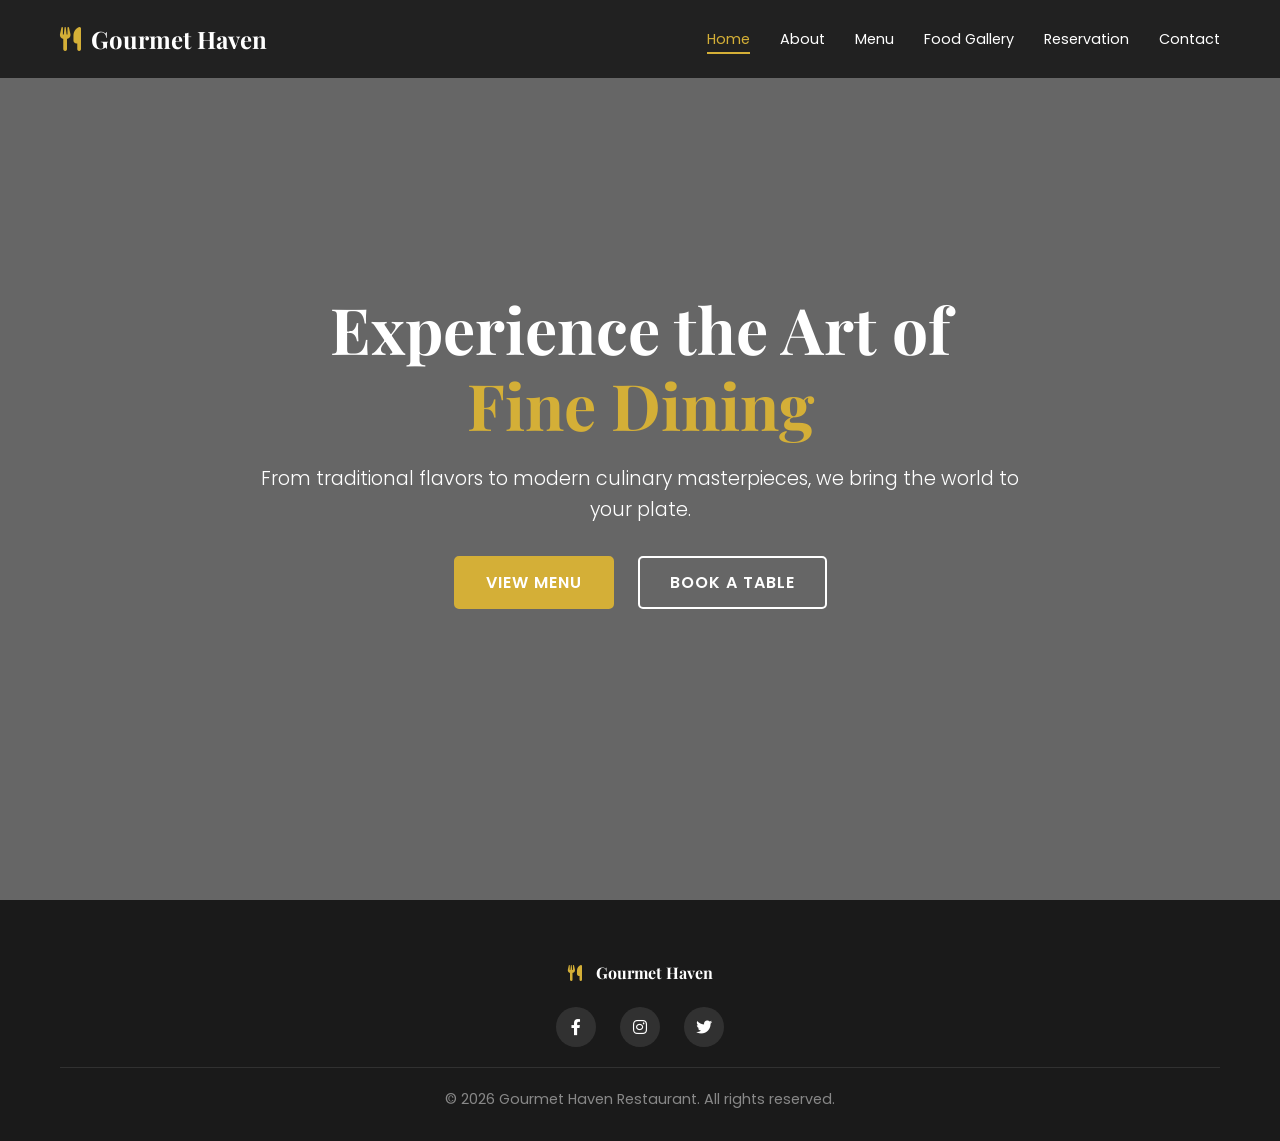
==== commit 5c686e3a: "merge" ====
--- a/index.html
+++ b/index.html
@@ -1,153 +1,85 @@
-<!DOCTYPE html>
+<!doctype html>
 <html lang="en">
-<head>
-    <meta charset="UTF-8">
-    <meta name="viewport" content="width=device-width, initial-scale=1.0">
-    <title>Gourmet Paradise | Menu</title>
-    <link rel="stylesheet" href="style.css">
-    <link rel="stylesheet" href="https://cdnjs.cloudflare.com/ajax/libs/font-awesome/6.0.0/css/all.min.css">
-</head>
-<body>
-
-    <!-- Navigation Bar -->
-    <nav class="navbar">
-        <div class="container">
-            <a href="#" class="logo">Gourmet<span>Paradise</span></a>
-            <ul class="nav-links">
-                <li><a href="#" class="active">Menu</a></li>
-            </ul>
-            <div class="menu-btn">
-                <i class="fas fa-bars"></i>
-            </div>
+  <head>
+    <meta charset="UTF-8" />
+    <meta name="viewport" content="width=device-width, initial-scale=1.0" />
+    <title>Gourmet Haven | Exquisite Dining Experience</title>
+    <link rel="stylesheet" href="style.css" />
+    <link
+      rel="stylesheet"
+      href="https://cdnjs.cloudflare.com/ajax/libs/font-awesome/6.0.0/css/all.min.css"
+    />
+    <link
+      href="https://fonts.googleapis.com/css2?family=Playfair+Display:ital,wght@0,400;0,700;1,400&family=Poppins:wght@300;400;600&display=swap"
+      rel="stylesheet"
+    />
+  </head>
+  <body>
+    <!-- Navigation -->
+    <header class="navbar">
+      <div class="container">
+        <div class="logo">
+          <a href="#">
+            <i class="fas fa-utensils"></i>
+            <span>Gourmet Haven</span>
+          </a>
         </div>
-    </nav>
+        <nav class="nav-links" id="navLinks">
+          <ul>
+            <li><a href="#home" class="active">Home</a></li>
+            <li><a href="#about">About</a></li>
+            <li><a href="#menu">Menu</a></li>
+            <li><a href="#gallery">Food Gallery</a></li>
+            <li><a href="#reservation">Reservation</a></li>
+            <li><a href="#contact">Contact</a></li>
+          </ul>
+        </nav>
+        <div class="menu-toggle" id="mobile-menu">
+          <i class="fas fa-bars"></i>
+        </div>
+      </div>
+    </header>
 
     <!-- Hero Section -->
-    <header class="hero">
-        <div class="hero-content">
-            <h1>Our Exquisite Menu</h1>
-            <p>Experience flavors from around the world, crafted with passion.</p>
+    <section class="hero" id="home">
+      <div class="hero-overlay"></div>
+      <div class="hero-content">
+        <h1>
+          Experience the Art of <span class="highlight">Fine Dining</span>
+        </h1>
+        <p>
+          From traditional flavors to modern culinary masterpieces, we bring the
+          world to your plate.
+        </p>
+        <div class="hero-btns">
+          <a href="#menu" class="btn btn-primary">View Menu</a>
+          <a href="#reservation" class="btn btn-secondary">Book a Table</a>
         </div>
-    </header>
+      </div>
+    </section>
 
-    <!-- Menu Section -->
-    <section class="menu-section">
-        <div class="container">
-            
-            <!-- Chinese Food -->
-            <div class="category-group">
-                <h2 class="category-title">Chinese Food</h2>
-                <div class="menu-grid">
-                    <div class="menu-card">
-                        <div class="card-content">
-                            <h3>Steamed Dim Sum</h3>
-                            <p>Hand-crafted dumplings with shrimp and vegetable filling.</p>
-                            <span class="price">$12.50</span>
-                        </div>
-                    </div>
-                    <div class="menu-card">
-                        <div class="card-content">
-                            <h3>Kung Pao Chicken</h3>
-                            <p>Classic spicy stir-fry with peanuts and bell peppers.</p>
-                            <span class="price">$15.00</span>
-                        </div>
-                    </div>
-                </div>
-            </div>
-
-            <!-- Italian Food -->
-            <div class="category-group">
-                <h2 class="category-title">Italian Food</h2>
-                <div class="menu-grid">
-                    <div class="menu-card">
-                        <div class="card-content">
-                            <h3>Classic Margherita</h3>
-                            <p>Fresh mozzarella, basil, and San Marzano tomatoes.</p>
-                            <span class="price">$18.00</span>
-                        </div>
-                    </div>
-                    <div class="menu-card">
-                        <div class="card-content">
-                            <h3>Pasta Carbonara</h3>
-                            <p>Traditional creamy pasta with pancetta and parmesan.</p>
-                            <span class="price">$16.50</span>
-                        </div>
-                    </div>
-                </div>
-            </div>
-
-            <!-- Indian Food -->
-            <div class="category-group">
-                <h2 class="category-title">Indian Food</h2>
-                <div class="menu-grid">
-                    <div class="menu-card">
-                        <div class="card-content">
-                            <h3>Butter Chicken</h3>
-                            <p>Tender chicken in a rich, creamy tomato-based gravy.</p>
-                            <span class="price">$17.50</span>
-                        </div>
-                    </div>
-                    <div class="menu-card">
-                        <div class="card-content">
-                            <h3>Paneer Tikka</h3>
-                            <p>Marinated cheese cubes grilled to perfection.</p>
-                            <span class="price">$14.00</span>
-                        </div>
-                    </div>
-                </div>
-            </div>
-
-            <!-- Sri Lankan Food -->
-            <div class="category-group">
-                <h2 class="category-title">Sri Lankan Food</h2>
-                <div class="menu-grid">
-                    <div class="menu-card">
-                        <div class="card-content">
-                            <h3>Fish Kottu</h3>
-                            <p>Shredded flatbread mixed with spicy fish and vegetables.</p>
-                            <span class="price">$13.50</span>
-                        </div>
-                    </div>
-                    <div class="menu-card">
-                        <div class="card-content">
-                            <h3>Egg Hoppers</h3>
-                            <p>Crispy bowl-shaped pancakes with a soft egg center.</p>
-                            <span class="price">$10.00</span>
-                        </div>
-                    </div>
-                </div>
-            </div>
-
-        </div>
-    </section>
+    <!-- About Section -->
 
     <!-- Footer -->
     <footer>
-        <div class="container footer-content">
-            <div class="footer-section">
-                <h3>Gourmet Paradise</h3>
-                <p>Bringing you the finest culinary experiences from across the globe.</p>
-            </div>
-            <div class="footer-section">
-                <h3>Quick Links</h3>
-                <ul>
-                    <li><a href="#">Menu</a></li>
-                </ul>
-            </div>
-            <div class="footer-section">
-                <h3>Follow Us</h3>
-                <div class="socials">
-                    <a href="#"><i class="fab fa-facebook-f"></i></a>
-                    <a href="#"><i class="fab fa-instagram"></i></a>
-                    <a href="#"><i class="fab fa-twitter"></i></a>
-                </div>
-            </div>
+      <div class="container">
+        <div class="footer-content">
+          <div class="logo">
+            <i class="fas fa-utensils"></i>
+            <span>Gourmet Haven</span>
+          </div>
+          <div class="social-links">
+            <a href="#"><i class="fab fa-facebook-f"></i></a>
+            <a href="#"><i class="fab fa-instagram"></i></a>
+            <a href="#"><i class="fab fa-twitter"></i></a>
+          </div>
+          <p class="copyright">
+            &copy; 2026 Gourmet Haven Restaurant. All rights reserved.
+          </p>
         </div>
-        <div class="footer-bottom">
-            <p>&copy; 2026 Gourmet Paradise. All Rights Reserved.</p>
-        </div>
+      </div>
     </footer>
 
     <script src="script.js"></script>
-</body>
-</html>+  </body>
+</html>
--- a/style.css
+++ b/style.css
@@ -1,15 +1,50 @@
-/* Global Styles */
+/* Reset and Base Styles */
 * {
     margin: 0;
     padding: 0;
     box-sizing: border-box;
-    font-family: 'Segoe UI', Tahoma, Geneva, Verdana, sans-serif;
+}
+
+:root {
+    --primary-color: #d4af37; /* Gold */
+    --secondary-color: #1a1a1a; /* Dark Charcoal */
+    --accent-color: #f8f8f8; /* Off-White */
+    --text-color: #333;
+    --light-text: #777;
+    --white: #ffffff;
+    --transition: all 0.3s ease;
+}
+
+html {
+    scroll-behavior: smooth;
 }
 
 body {
-    background-color: #f8f9fa;
-    color: #333;
+    font-family: 'Poppins', sans-serif;
     line-height: 1.6;
+    color: var(--text-color);
+    background-color: var(--white);
+    overflow-x: hidden;
+}
+
+h1, h2, h3, h4, .logo span {
+    font-family: 'Playfair Display', serif;
+    font-weight: 700;
+}
+
+a {
+    text-decoration: none;
+    color: inherit;
+    transition: var(--transition);
+}
+
+ul {
+    list-style: none;
+}
+
+img {
+    max-width: 100%;
+    display: block;
 }
 
 .container {
@@ -18,39 +53,78 @@
     padding: 0 20px;
 }
 
+.btn {
+    display: inline-block;
+    padding: 12px 30px;
+    border-radius: 5px;
+    font-weight: 600;
+    text-transform: uppercase;
+    letter-spacing: 1px;
+    cursor: pointer;
+    transition: var(--transition);
+    border: none;
+}
+
+.btn-primary {
+    background-color: var(--primary-color);
+    color: var(--white);
+    border: 2px solid var(--primary-color);
+}
+
+.btn-primary:hover {
+    background-color: transparent;
+    color: var(--primary-color);
+}
+
+.btn-secondary {
+    background-color: transparent;
+    color: var(--white);
+    border: 2px solid var(--white);
+}
+
+.btn-secondary:hover {
+    background-color: var(--white);
+    color: var(--secondary-color);
+}
+
 /* Navbar */
 .navbar {
-    background: #fff;
-    height: 80px;
-    display: flex;
-    align-items: center;
-    box-shadow: 0 2px 10px rgba(0,0,0,0.1);
-    position: sticky;
+    position: fixed;
     top: 0;
+    left: 0;
+    width: 100%;
     z-index: 1000;
+    padding: 20px 0;
+    transition: var(--transition);
+    background-color: rgba(26, 26, 26, 0.9);
+}
+
+.navbar.sticky {
+    padding: 10px 0;
+    background-color: var(--secondary-color);
+    box-shadow: 0 2px 10px rgba(0,0,0,0.3);
 }
 
 .navbar .container {
     display: flex;
     justify-content: space-between;
     align-items: center;
-    width: 100%;
-}
-
-.logo {
-    font-size: 24px;
-    font-weight: 700;
-    text-decoration: none;
-    color: #333;
-}
-
-.logo span {
-    color: #e67e22;
-}
-
-.nav-links {
+}
+
+.logo a {
     display: flex;
-    list-style: none;
+    align-items: center;
+    color: var(--white);
+    font-size: 1.5rem;
+}
+
+.logo i {
+    color: var(--primary-color);
+    margin-right: 10px;
+}
+
+.nav-links ul {
+    display: flex;
 }
 
 .nav-links li {
@@ -58,193 +132,381 @@
 }
 
 .nav-links a {
-    text-decoration: none;
-    color: #333;
-    font-weight: 500;
-    transition: color 0.3s;
+    color: var(--white);
+    font-weight: 400;
+    font-size: 0.9rem;
+    position: relative;
 }
 
 .nav-links a:hover, .nav-links a.active {
-    color: #e67e22;
-}
-
-.menu-btn {
+    color: var(--primary-color);
+}
+
+.nav-links a::after {
+    content: '';
+    position: absolute;
+    bottom: -5px;
+    left: 0;
+    width: 0;
+    height: 2px;
+    background-color: var(--primary-color);
+    transition: var(--transition);
+}
+
+.nav-links a:hover::after, .nav-links a.active::after {
+    width: 100%;
+}
+
+.menu-toggle {
+    color: var(--white);
+    font-size: 1.5rem;
+    cursor: pointer;
     display: none;
-    font-size: 24px;
-    cursor: pointer;
+}
+
+/* Section Common */
+section {
+    padding: 100px 0;
+}
+
+.section-header {
+    text-align: center;
+    margin-bottom: 60px;
+}
+
+.section-header h2 {
+    font-size: 2.5rem;
+    color: var(--secondary-color);
+}
+
+.sub-title {
+    color: var(--primary-color);
+    text-transform: uppercase;
+    letter-spacing: 2px;
+    font-weight: 600;
+    font-size: 0.9rem;
+    display: block;
+    margin-bottom: 10px;
 }
 
 /* Hero Section */
 .hero {
-    background: linear-gradient(rgba(0,0,0,0.6), rgba(0,0,0,0.6)), 
-                url('https://images.unsplash.com/photo-1514362545857-3bc16c4c7d1b?auto=format&fit=crop&w=1500&q=80');
-    background-size: cover;
-    background-position: center;
-    height: 400px;
+    height: 100vh;
+    background: url('https://images.unsplash.com/photo-1514933651103-005eec06c04b?ixlib=rb-1.2.1&auto=format&fit=crop&w=1920&q=80') no-repeat center center/cover;
     display: flex;
     align-items: center;
     justify-content: center;
     text-align: center;
-    color: #fff;
-}
-
-.hero h1 {
-    font-size: 48px;
+    color: var(--white);
+    position: relative;
+    padding: 0;
+}
+
+.hero-overlay {
+    position: absolute;
+    top: 0;
+    left: 0;
+    width: 100%;
+    height: 100%;
+    background: rgba(0, 0, 0, 0.6);
+}
+
+.hero-content {
+    position: relative;
+    z-index: 1;
+    max-width: 800px;
+    padding: 0 20px;
+}
+
+.hero-content h1 {
+    font-size: 4rem;
+    margin-bottom: 20px;
+    line-height: 1.2;
+}
+
+.highlight {
+    color: var(--primary-color);
+}
+
+.hero-content p {
+    font-size: 1.2rem;
+    margin-bottom: 30px;
+    font-weight: 300;
+}
+
+.hero-btns .btn {
+    margin: 0 10px;
+}
+
+/* About Section */
+.about {
+    background-color: var(--accent-color);
+}
+
+.about-grid {
+    display: grid;
+    grid-template-columns: 1fr 1fr;
+    gap: 50px;
+    align-items: center;
+}
+
+.about-text h2 {
+    font-size: 2.5rem;
+    margin-bottom: 20px;
+    color: var(--secondary-color);
+}
+
+.about-text p {
+    margin-bottom: 20px;
+    color: var(--light-text);
+}
+
+.btn-text {
+    color: var(--secondary-color);
+    font-weight: 600;
+    border-bottom: 2px solid var(--primary-color);
+    padding-bottom: 5px;
+}
+
+.about-image img {
+    border-radius: 10px;
+    box-shadow: 20px 20px 0 var(--primary-color);
+}
+
+/* Featured Foods Section */
+.cuisine-grid {
+    display: grid;
+    grid-template-columns: repeat(auto-fit, minmax(250px, 1fr));
+    gap: 30px;
+}
+
+.cuisine-card {
+    background: var(--white);
+    border-radius: 10px;
+    overflow: hidden;
+    box-shadow: 0 10px 30px rgba(0,0,0,0.1);
+    transition: var(--transition);
+}
+
+.cuisine-card:hover {
+    transform: translateY(-10px);
+}
+
+.card-img {
+    position: relative;
+    height: 200px;
+    overflow: hidden;
+}
+
+.card-img img {
+    width: 100%;
+    height: 100%;
+    object-fit: cover;
+    transition: var(--transition);
+}
+
+.cuisine-card:hover .card-img img {
+    transform: scale(1.1);
+}
+
+.card-tag {
+    position: absolute;
+    top: 15px;
+    left: 15px;
+    background: var(--primary-color);
+    color: var(--white);
+    padding: 5px 15px;
+    font-size: 0.8rem;
+    font-weight: 600;
+    border-radius: 20px;
+}
+
+.card-info {
+    padding: 25px;
+}
+
+.card-info h3 {
+    font-size: 1.3rem;
     margin-bottom: 10px;
-}
-
-.hero p {
-    font-size: 18px;
-}
-
-/* Menu Section */
-.menu-section {
-    padding: 80px 0;
-}
-
-.category-group {
-    margin-bottom: 60px;
-}
-
-.category-title {
-    font-size: 32px;
-    margin-bottom: 30px;
-    text-align: center;
-    position: relative;
-    padding-bottom: 10px;
-}
-
-.category-title::after {
-    content: '';
-    position: absolute;
-    bottom: 0;
-    left: 50%;
-    transform: translateX(-50%);
-    width: 80px;
-    height: 3px;
-    background: #e67e22;
-}
-
-.menu-grid {
+    color: var(--secondary-color);
+}
+
+.card-info p {
+    color: var(--light-text);
+    font-size: 0.9rem;
+    margin-bottom: 20px;
+}
+
+.btn-card {
+    color: var(--primary-color);
+    font-weight: 600;
+    font-size: 0.9rem;
+    text-transform: uppercase;
+}
+
+/* Gallery Section */
+.gallery {
+    background-color: var(--accent-color);
+}
+
+.gallery-grid {
     display: grid;
     grid-template-columns: repeat(auto-fit, minmax(300px, 1fr));
-    gap: 30px;
-}
-
-.menu-card {
-    background: #fff;
-    border-radius: 15px;
+    gap: 20px;
+}
+
+.gallery-item {
+    height: 250px;
     overflow: hidden;
-    box-shadow: 0 5px 15px rgba(0,0,0,0.05);
-    transition: transform 0.3s ease, box-shadow 0.3s ease;
-}
-
-.menu-card:hover {
-    transform: translateY(-10px);
-    box-shadow: 0 15px 30px rgba(0,0,0,0.1);
-}
-
-.card-img {
-    height: 200px;
-    overflow: hidden;
-}
-
-.card-img img {
+    border-radius: 10px;
+    position: relative;
+}
+
+.gallery-item img {
     width: 100%;
     height: 100%;
     object-fit: cover;
-    transition: transform 0.5s ease;
-}
-
-.menu-card:hover .card-img img {
-    transform: scale(1.1);
-}
-
-.card-content {
-    padding: 25px;
-}
-
-.card-content h3 {
-    margin-bottom: 10px;
-    font-size: 22px;
-}
-
-.card-content p {
-    color: #666;
-    margin-bottom: 15px;
-    font-size: 14px;
-}
-
-.price {
-    display: block;
-    font-size: 20px;
-    font-weight: 700;
-    color: #e67e22;
+    transition: var(--transition);
+}
+
+.gallery-item:hover img {
+    transform: scale(1.1) rotate(2deg);
+}
+
+/* Reservation Section */
+.reservation-box {
+    background: var(--white);
+    padding: 50px;
+    border-radius: 15px;
+    box-shadow: 0 20px 50px rgba(0,0,0,0.1);
+    max-width: 900px;
+    margin: 0 auto;
+}
+
+.form-row {
+    display: flex;
+    gap: 20px;
+    margin-bottom: 20px;
+}
+
+.form-row input, .form-row select {
+    flex: 1;
+    padding: 12px 15px;
+    border: 1px solid #ddd;
+    border-radius: 5px;
+    font-family: inherit;
+    outline: none;
+}
+
+.form-row input:focus, .form-row select:focus {
+    border-color: var(--primary-color);
+}
+
+.reservation-form .btn {
+    width: 100%;
+}
+
+/* Contact Section */
+.contact {
+    background-color: var(--accent-color);
+}
+
+.contact-grid {
+    display: grid;
+    grid-template-columns: 1fr 2fr;
+    gap: 50px;
+}
+
+.info-item {
+    display: flex;
+    align-items: flex-start;
+    margin-bottom: 30px;
+}
+
+.info-item i {
+    font-size: 1.5rem;
+    color: var(--primary-color);
+    margin-right: 20px;
+    margin-top: 5px;
+}
+
+.info-item h4 {
+    margin-bottom: 5px;
+    color: var(--secondary-color);
+}
+
+.contact-form input, .contact-form textarea {
+    width: 100%;
+    padding: 12px 15px;
+    margin-bottom: 20px;
+    border: 1px solid #ddd;
+    border-radius: 5px;
+    font-family: inherit;
+    outline: none;
+}
+
+.contact-form input:focus, .contact-form textarea:focus {
+    border-color: var(--primary-color);
 }
 
 /* Footer */
 footer {
-    background: #2c3e50;
-    color: #ecf0f1;
-    padding: 60px 0 20px;
-}
-
-.footer-content {
-    display: grid;
-    grid-template-columns: repeat(auto-fit, minmax(250px, 1fr));
-    gap: 40px;
-    margin-bottom: 40px;
-}
-
-.footer-section h3 {
-    margin-bottom: 20px;
-    font-size: 20px;
-}
-
-.footer-section ul {
-    list-style: none;
-}
-
-.footer-section ul li {
-    margin-bottom: 10px;
-}
-
-.footer-section a {
-    color: #bdc3c7;
-    text-decoration: none;
-    transition: color 0.3s;
-}
-
-.footer-section a:hover {
-    color: #e67e22;
-}
-
-.socials {
-    display: flex;
-    gap: 15px;
-}
-
-.socials a {
-    font-size: 20px;
-}
-
-.footer-bottom {
+    background-color: var(--secondary-color);
+    color: var(--white);
+    padding: 60px 0 30px;
     text-align: center;
-    border-top: 1px solid #34495e;
+}
+
+.footer-content .logo {
+    margin-bottom: 20px;
+    justify-content: center;
+}
+
+.footer-content .social-links {
+    margin-bottom: 20px;
+}
+
+.footer-content .social-links a {
+    display: inline-flex;
+    align-items: center;
+    justify-content: center;
+    width: 40px;
+    height: 40px;
+    background: rgba(255,255,255,0.1);
+    border-radius: 50%;
+    margin: 0 10px;
+}
+
+.footer-content .social-links a:hover {
+    background-color: var(--primary-color);
+}
+
+.copyright {
+    color: #888;
+    font-size: 0.9rem;
+    border-top: 1px solid rgba(255,255,255,0.1);
     padding-top: 20px;
-    font-size: 14px;
-    color: #bdc3c7;
 }
 
 /* Responsive */
+@media (max-width: 992px) {
+    .hero-content h1 { font-size: 3rem; }
+    .about-grid, .contact-grid { grid-template-columns: 1fr; }
+}
+
 @media (max-width: 768px) {
+    .menu-toggle { display: block; }
     .nav-links {
-        display: none;
+        position: absolute;
+        top: 100%;
+        left: -100%;
+        width: 100%;
+        background: var(--secondary-color);
+        transition: var(--transition);
+        height: calc(100vh - 70px);
     }
-    .menu-btn {
-        display: block;
-    }
-    .hero h1 {
-        font-size: 36px;
-    }
-}
+    .nav-links.active { left: 0; }
+    .nav-links ul { flex-direction: column; padding-top: 50px; }
+    .nav-links li { margin: 20px 0; }
+    .form-row { flex-direction: column; gap: 10px; }
+}
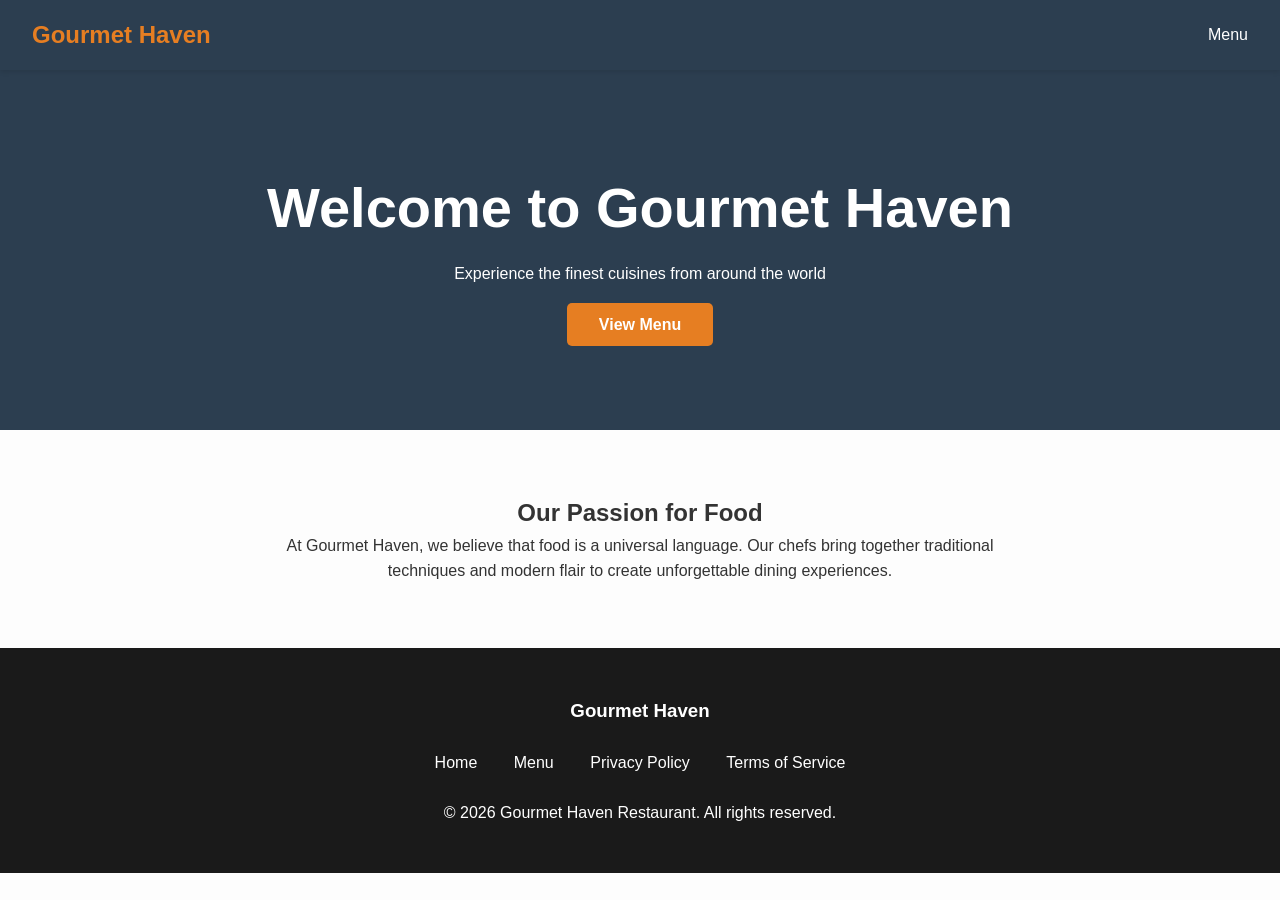
==== commit 829dbd61: "Create a food website" ====
--- a/index.html
+++ b/index.html
@@ -1,85 +1,45 @@
-<!doctype html>
+<!DOCTYPE html>
 <html lang="en">
-  <head>
-    <meta charset="UTF-8" />
-    <meta name="viewport" content="width=device-width, initial-scale=1.0" />
-    <title>Gourmet Haven | Exquisite Dining Experience</title>
-    <link rel="stylesheet" href="style.css" />
-    <link
-      rel="stylesheet"
-      href="https://cdnjs.cloudflare.com/ajax/libs/font-awesome/6.0.0/css/all.min.css"
-    />
-    <link
-      href="https://fonts.googleapis.com/css2?family=Playfair+Display:ital,wght@0,400;0,700;1,400&family=Poppins:wght@300;400;600&display=swap"
-      rel="stylesheet"
-    />
-  </head>
-  <body>
-    <!-- Navigation -->
-    <header class="navbar">
-      <div class="container">
-        <div class="logo">
-          <a href="#">
-            <i class="fas fa-utensils"></i>
-            <span>Gourmet Haven</span>
-          </a>
+<head>
+    <meta charset="UTF-8">
+    <meta name="viewport" content="width=device-width, initial-scale=1.0">
+    <title>Gourmet Haven | Home</title>
+    <link rel="stylesheet" href="style.css">
+</head>
+<body>
+    <nav>
+        <div class="logo">Gourmet Haven</div>
+        <ul>
+            <li><a href="menu.html">Menu</a></li>
+        </ul>
+    </nav>
+
+    <header style="height: 40vh; background: var(--secondary-color); display: flex; justify-content: center; align-items: center; color: #fff; text-align: center;">
+        <div>
+            <h1>Welcome to Gourmet Haven</h1>
+            <p>Experience the finest cuisines from around the world</p>
+            <br>
+            <a href="menu.html" style="background: var(--primary-color); color: white; padding: 0.8rem 2rem; text-decoration: none; border-radius: 5px; font-weight: bold;">View Menu</a>
         </div>
-        <nav class="nav-links" id="navLinks">
-          <ul>
-            <li><a href="#home" class="active">Home</a></li>
-            <li><a href="#about">About</a></li>
-            <li><a href="#menu">Menu</a></li>
-            <li><a href="#gallery">Food Gallery</a></li>
-            <li><a href="#reservation">Reservation</a></li>
-            <li><a href="#contact">Contact</a></li>
-          </ul>
-        </nav>
-        <div class="menu-toggle" id="mobile-menu">
-          <i class="fas fa-bars"></i>
-        </div>
-      </div>
     </header>
 
-    <!-- Hero Section -->
-    <section class="hero" id="home">
-      <div class="hero-overlay"></div>
-      <div class="hero-content">
-        <h1>
-          Experience the Art of <span class="highlight">Fine Dining</span>
-        </h1>
-        <p>
-          From traditional flavors to modern culinary masterpieces, we bring the
-          world to your plate.
-        </p>
-        <div class="hero-btns">
-          <a href="#menu" class="btn btn-primary">View Menu</a>
-          <a href="#reservation" class="btn btn-secondary">Book a Table</a>
+    <main style="padding: 4rem 2rem; text-align: center; max-width: 800px; margin: 0 auto;">
+        <h2>Our Passion for Food</h2>
+        <p>At Gourmet Haven, we believe that food is a universal language. Our chefs bring together traditional techniques and modern flair to create unforgettable dining experiences.</p>
+    </main>
+
+    <footer>
+        <div class="footer-content">
+            <h3>Gourmet Haven</h3>
+            <div class="footer-links">
+                <a href="index.html">Home</a>
+                <a href="menu.html">Menu</a>
+                <a href="#">Privacy Policy</a>
+                <a href="#">Terms of Service</a>
+            </div>
+            <p>&copy; 2026 Gourmet Haven Restaurant. All rights reserved.</p>
         </div>
-      </div>
-    </section>
-
-    <!-- About Section -->
-
-    <!-- Footer -->
-    <footer>
-      <div class="container">
-        <div class="footer-content">
-          <div class="logo">
-            <i class="fas fa-utensils"></i>
-            <span>Gourmet Haven</span>
-          </div>
-          <div class="social-links">
-            <a href="#"><i class="fab fa-facebook-f"></i></a>
-            <a href="#"><i class="fab fa-instagram"></i></a>
-            <a href="#"><i class="fab fa-twitter"></i></a>
-          </div>
-          <p class="copyright">
-            &copy; 2026 Gourmet Haven Restaurant. All rights reserved.
-          </p>
-        </div>
-      </div>
     </footer>
-
     <script src="script.js"></script>
-  </body>
+</body>
 </html>
--- a/style.css
+++ b/style.css
@@ -1,512 +1,209 @@
-/* Reset and Base Styles */
+:root {
+  --primary-color: #e67e22;
+  --secondary-color: #2c3e50;
+  --text-color: #333;
+  --bg-color: #fdfdfd;
+  --card-bg: #fff;
+  --footer-bg: #1a1a1a;
+  --footer-text: #fff;
+  --transition: all 0.3s ease;
+}
+
 * {
-    margin: 0;
-    padding: 0;
-    box-sizing: border-box;
-}
-
-:root {
-    --primary-color: #d4af37; /* Gold */
-    --secondary-color: #1a1a1a; /* Dark Charcoal */
-    --accent-color: #f8f8f8; /* Off-White */
-    --text-color: #333;
-    --light-text: #777;
-    --white: #ffffff;
-    --transition: all 0.3s ease;
-}
-
-html {
-    scroll-behavior: smooth;
+  margin: 0;
+  padding: 0;
+  box-sizing: border-box;
 }
 
 body {
-    font-family: 'Poppins', sans-serif;
-    line-height: 1.6;
-    color: var(--text-color);
-    background-color: var(--white);
-    overflow-x: hidden;
-}
-
-h1, h2, h3, h4, .logo span {
-    font-family: 'Playfair Display', serif;
-    font-weight: 700;
-}
-
-a {
-    text-decoration: none;
-    color: inherit;
-    transition: var(--transition);
-}
-
-ul {
-    list-style: none;
-}
-
-img {
-    max-width: 100%;
-    display: block;
-}
-
-.container {
-    max-width: 1200px;
-    margin: 0 auto;
-    padding: 0 20px;
-}
-
-.btn {
-    display: inline-block;
-    padding: 12px 30px;
-    border-radius: 5px;
-    font-weight: 600;
-    text-transform: uppercase;
-    letter-spacing: 1px;
-    cursor: pointer;
-    transition: var(--transition);
-    border: none;
-}
-
-.btn-primary {
-    background-color: var(--primary-color);
-    color: var(--white);
-    border: 2px solid var(--primary-color);
-}
-
-.btn-primary:hover {
-    background-color: transparent;
-    color: var(--primary-color);
-}
-
-.btn-secondary {
-    background-color: transparent;
-    color: var(--white);
-    border: 2px solid var(--white);
-}
-
-.btn-secondary:hover {
-    background-color: var(--white);
-    color: var(--secondary-color);
-}
-
-/* Navbar */
-.navbar {
-    position: fixed;
-    top: 0;
-    left: 0;
-    width: 100%;
-    z-index: 1000;
-    padding: 20px 0;
-    transition: var(--transition);
-    background-color: rgba(26, 26, 26, 0.9);
-}
-
-.navbar.sticky {
-    padding: 10px 0;
-    background-color: var(--secondary-color);
-    box-shadow: 0 2px 10px rgba(0,0,0,0.3);
-}
-
-.navbar .container {
-    display: flex;
-    justify-content: space-between;
-    align-items: center;
-}
-
-.logo a {
-    display: flex;
-    align-items: center;
-    color: var(--white);
-    font-size: 1.5rem;
-}
-
-.logo i {
-    color: var(--primary-color);
-    margin-right: 10px;
-}
-
-.nav-links ul {
-    display: flex;
-}
-
-.nav-links li {
-    margin-left: 30px;
-}
-
-.nav-links a {
-    color: var(--white);
-    font-weight: 400;
-    font-size: 0.9rem;
-    position: relative;
-}
-
-.nav-links a:hover, .nav-links a.active {
-    color: var(--primary-color);
-}
-
-.nav-links a::after {
-    content: '';
-    position: absolute;
-    bottom: -5px;
-    left: 0;
-    width: 0;
-    height: 2px;
-    background-color: var(--primary-color);
-    transition: var(--transition);
-}
-
-.nav-links a:hover::after, .nav-links a.active::after {
-    width: 100%;
-}
-
-.menu-toggle {
-    color: var(--white);
-    font-size: 1.5rem;
-    cursor: pointer;
-    display: none;
-}
-
-/* Section Common */
-section {
-    padding: 100px 0;
-}
-
-.section-header {
-    text-align: center;
-    margin-bottom: 60px;
-}
-
-.section-header h2 {
-    font-size: 2.5rem;
-    color: var(--secondary-color);
-}
-
-.sub-title {
-    color: var(--primary-color);
-    text-transform: uppercase;
-    letter-spacing: 2px;
-    font-weight: 600;
-    font-size: 0.9rem;
-    display: block;
-    margin-bottom: 10px;
-}
-
-/* Hero Section */
-.hero {
-    height: 100vh;
-    background: url('https://images.unsplash.com/photo-1514933651103-005eec06c04b?ixlib=rb-1.2.1&auto=format&fit=crop&w=1920&q=80') no-repeat center center/cover;
-    display: flex;
-    align-items: center;
-    justify-content: center;
-    text-align: center;
-    color: var(--white);
-    position: relative;
-    padding: 0;
-}
-
-.hero-overlay {
-    position: absolute;
-    top: 0;
-    left: 0;
-    width: 100%;
-    height: 100%;
-    background: rgba(0, 0, 0, 0.6);
-}
-
-.hero-content {
-    position: relative;
-    z-index: 1;
-    max-width: 800px;
-    padding: 0 20px;
-}
-
-.hero-content h1 {
-    font-size: 4rem;
-    margin-bottom: 20px;
-    line-height: 1.2;
-}
-
-.highlight {
-    color: var(--primary-color);
-}
-
-.hero-content p {
-    font-size: 1.2rem;
-    margin-bottom: 30px;
-    font-weight: 300;
-}
-
-.hero-btns .btn {
-    margin: 0 10px;
-}
-
-/* About Section */
-.about {
-    background-color: var(--accent-color);
-}
-
-.about-grid {
-    display: grid;
-    grid-template-columns: 1fr 1fr;
-    gap: 50px;
-    align-items: center;
-}
-
-.about-text h2 {
-    font-size: 2.5rem;
-    margin-bottom: 20px;
-    color: var(--secondary-color);
-}
-
-.about-text p {
-    margin-bottom: 20px;
-    color: var(--light-text);
-}
-
-.btn-text {
-    color: var(--secondary-color);
-    font-weight: 600;
-    border-bottom: 2px solid var(--primary-color);
-    padding-bottom: 5px;
-}
-
-.about-image img {
-    border-radius: 10px;
-    box-shadow: 20px 20px 0 var(--primary-color);
-}
-
-/* Featured Foods Section */
-.cuisine-grid {
-    display: grid;
-    grid-template-columns: repeat(auto-fit, minmax(250px, 1fr));
-    gap: 30px;
-}
-
-.cuisine-card {
-    background: var(--white);
-    border-radius: 10px;
-    overflow: hidden;
-    box-shadow: 0 10px 30px rgba(0,0,0,0.1);
-    transition: var(--transition);
-}
-
-.cuisine-card:hover {
-    transform: translateY(-10px);
-}
-
-.card-img {
-    position: relative;
-    height: 200px;
-    overflow: hidden;
-}
-
-.card-img img {
-    width: 100%;
-    height: 100%;
-    object-fit: cover;
-    transition: var(--transition);
-}
-
-.cuisine-card:hover .card-img img {
-    transform: scale(1.1);
-}
-
-.card-tag {
-    position: absolute;
-    top: 15px;
-    left: 15px;
-    background: var(--primary-color);
-    color: var(--white);
-    padding: 5px 15px;
-    font-size: 0.8rem;
-    font-weight: 600;
-    border-radius: 20px;
-}
-
-.card-info {
-    padding: 25px;
-}
-
-.card-info h3 {
-    font-size: 1.3rem;
-    margin-bottom: 10px;
-    color: var(--secondary-color);
-}
-
-.card-info p {
-    color: var(--light-text);
-    font-size: 0.9rem;
-    margin-bottom: 20px;
-}
-
-.btn-card {
-    color: var(--primary-color);
-    font-weight: 600;
-    font-size: 0.9rem;
-    text-transform: uppercase;
-}
-
-/* Gallery Section */
-.gallery {
-    background-color: var(--accent-color);
-}
-
-.gallery-grid {
-    display: grid;
-    grid-template-columns: repeat(auto-fit, minmax(300px, 1fr));
-    gap: 20px;
-}
-
-.gallery-item {
-    height: 250px;
-    overflow: hidden;
-    border-radius: 10px;
-    position: relative;
-}
-
-.gallery-item img {
-    width: 100%;
-    height: 100%;
-    object-fit: cover;
-    transition: var(--transition);
-}
-
-.gallery-item:hover img {
-    transform: scale(1.1) rotate(2deg);
-}
-
-/* Reservation Section */
-.reservation-box {
-    background: var(--white);
-    padding: 50px;
-    border-radius: 15px;
-    box-shadow: 0 20px 50px rgba(0,0,0,0.1);
-    max-width: 900px;
-    margin: 0 auto;
-}
-
-.form-row {
-    display: flex;
-    gap: 20px;
-    margin-bottom: 20px;
-}
-
-.form-row input, .form-row select {
-    flex: 1;
-    padding: 12px 15px;
-    border: 1px solid #ddd;
-    border-radius: 5px;
-    font-family: inherit;
-    outline: none;
-}
-
-.form-row input:focus, .form-row select:focus {
-    border-color: var(--primary-color);
-}
-
-.reservation-form .btn {
-    width: 100%;
-}
-
-/* Contact Section */
-.contact {
-    background-color: var(--accent-color);
-}
-
-.contact-grid {
-    display: grid;
-    grid-template-columns: 1fr 2fr;
-    gap: 50px;
-}
-
-.info-item {
-    display: flex;
-    align-items: flex-start;
-    margin-bottom: 30px;
-}
-
-.info-item i {
-    font-size: 1.5rem;
-    color: var(--primary-color);
-    margin-right: 20px;
-    margin-top: 5px;
-}
-
-.info-item h4 {
-    margin-bottom: 5px;
-    color: var(--secondary-color);
-}
-
-.contact-form input, .contact-form textarea {
-    width: 100%;
-    padding: 12px 15px;
-    margin-bottom: 20px;
-    border: 1px solid #ddd;
-    border-radius: 5px;
-    font-family: inherit;
-    outline: none;
-}
-
-.contact-form input:focus, .contact-form textarea:focus {
-    border-color: var(--primary-color);
+  font-family: 'Segoe UI', Tahoma, Geneva, Verdana, sans-serif;
+  line-height: 1.6;
+  color: var(--text-color);
+  background-color: var(--bg-color);
+}
+
+/* Navigation */
+nav {
+  background-color: var(--secondary-color);
+  color: #fff;
+  padding: 1rem 2rem;
+  display: flex;
+  justify-content: space-between;
+  align-items: center;
+  position: sticky;
+  top: 0;
+  z-index: 1000;
+  box-shadow: 0 2px 5px rgba(0,0,0,0.1);
+}
+
+.logo {
+  font-size: 1.5rem;
+  font-weight: bold;
+  color: var(--primary-color);
+}
+
+nav ul {
+  display: flex;
+  list-style: none;
+}
+
+nav ul li {
+  margin-left: 2rem;
+}
+
+nav ul li a {
+  color: #fff;
+  text-decoration: none;
+  font-weight: 500;
+  transition: var(--transition);
+}
+
+nav ul li a:hover {
+  color: var(--primary-color);
+}
+
+/* Header */
+header {
+  height: 40vh;
+  background: linear-gradient(rgba(0,0,0,0.6), rgba(0,0,0,0.6)), url('https://images.unsplash.com/photo-1514362545857-3bc16c4c7d1b?auto=format&fit=crop&q=80&w=1600') center/cover no-repeat;
+  display: flex;
+  justify-content: center;
+  align-items: center;
+  color: #fff;
+  text-align: center;
+}
+
+header h1 {
+  font-size: 3.5rem;
+  margin-bottom: 0.5rem;
+}
+
+/* Menu Section */
+.menu-container {
+  max-width: 1200px;
+  margin: 4rem auto;
+  padding: 0 1rem;
+}
+
+.category-title {
+  font-size: 2.5rem;
+  margin: 3rem 0 1.5rem;
+  text-align: center;
+  color: var(--secondary-color);
+  border-bottom: 3px solid var(--primary-color);
+  display: inline-block;
+  padding-bottom: 0.5rem;
+}
+
+.category-wrapper {
+  text-align: center;
+}
+
+.menu-grid {
+  display: grid;
+  grid-template-columns: repeat(auto-fit, minmax(280px, 1fr));
+  gap: 2rem;
+  margin-bottom: 4rem;
+}
+
+/* Food Cards */
+.food-card {
+  background: var(--card-bg);
+  border-radius: 12px;
+  overflow: hidden;
+  box-shadow: 0 4px 15px rgba(0,0,0,0.08);
+  transition: var(--transition);
+  display: flex;
+  flex-direction: column;
+}
+
+.food-card:hover {
+  transform: translateY(-10px);
+  box-shadow: 0 10px 25px rgba(0,0,0,0.15);
+}
+
+.food-image {
+  width: 100%;
+  height: 200px;
+  object-fit: cover;
+  transition: var(--transition);
+}
+
+.food-card:hover .food-image {
+  transform: scale(1.05);
+}
+
+.food-info {
+  padding: 1.5rem;
+  flex-grow: 1;
+  display: flex;
+  flex-direction: column;
+}
+
+.food-name {
+  font-size: 1.25rem;
+  font-weight: bold;
+  margin-bottom: 0.5rem;
+  color: var(--secondary-color);
+}
+
+.food-desc {
+  font-size: 0.9rem;
+  color: #666;
+  margin-bottom: 1rem;
+  flex-grow: 1;
+}
+
+.food-price {
+  font-size: 1.2rem;
+  font-weight: 700;
+  color: var(--primary-color);
 }
 
 /* Footer */
 footer {
-    background-color: var(--secondary-color);
-    color: var(--white);
-    padding: 60px 0 30px;
-    text-align: center;
-}
-
-.footer-content .logo {
-    margin-bottom: 20px;
-    justify-content: center;
-}
-
-.footer-content .social-links {
-    margin-bottom: 20px;
-}
-
-.footer-content .social-links a {
-    display: inline-flex;
-    align-items: center;
-    justify-content: center;
-    width: 40px;
-    height: 40px;
-    background: rgba(255,255,255,0.1);
-    border-radius: 50%;
-    margin: 0 10px;
-}
-
-.footer-content .social-links a:hover {
-    background-color: var(--primary-color);
-}
-
-.copyright {
-    color: #888;
-    font-size: 0.9rem;
-    border-top: 1px solid rgba(255,255,255,0.1);
-    padding-top: 20px;
-}
-
-/* Responsive */
-@media (max-width: 992px) {
-    .hero-content h1 { font-size: 3rem; }
-    .about-grid, .contact-grid { grid-template-columns: 1fr; }
-}
-
+  background-color: var(--footer-bg);
+  color: var(--footer-text);
+  padding: 3rem 1rem;
+  text-align: center;
+}
+
+.footer-content {
+  max-width: 1200px;
+  margin: 0 auto;
+}
+
+.footer-links {
+  margin: 1.5rem 0;
+}
+
+.footer-links a {
+  color: #fff;
+  text-decoration: none;
+  margin: 0 1rem;
+  transition: var(--transition);
+}
+
+.footer-links a:hover {
+  color: var(--primary-color);
+}
+
+/* Mobile Responsive */
 @media (max-width: 768px) {
-    .menu-toggle { display: block; }
-    .nav-links {
-        position: absolute;
-        top: 100%;
-        left: -100%;
-        width: 100%;
-        background: var(--secondary-color);
-        transition: var(--transition);
-        height: calc(100vh - 70px);
-    }
-    .nav-links.active { left: 0; }
-    .nav-links ul { flex-direction: column; padding-top: 50px; }
-    .nav-links li { margin: 20px 0; }
-    .form-row { flex-direction: column; gap: 10px; }
-}
+  nav {
+    flex-direction: column;
+    padding: 1rem;
+  }
+  
+  nav ul {
+    margin-top: 1rem;
+  }
+  
+  nav ul li {
+    margin: 0 0.75rem;
+  }
+  
+  header h1 {
+    font-size: 2.5rem;
+  }
+}
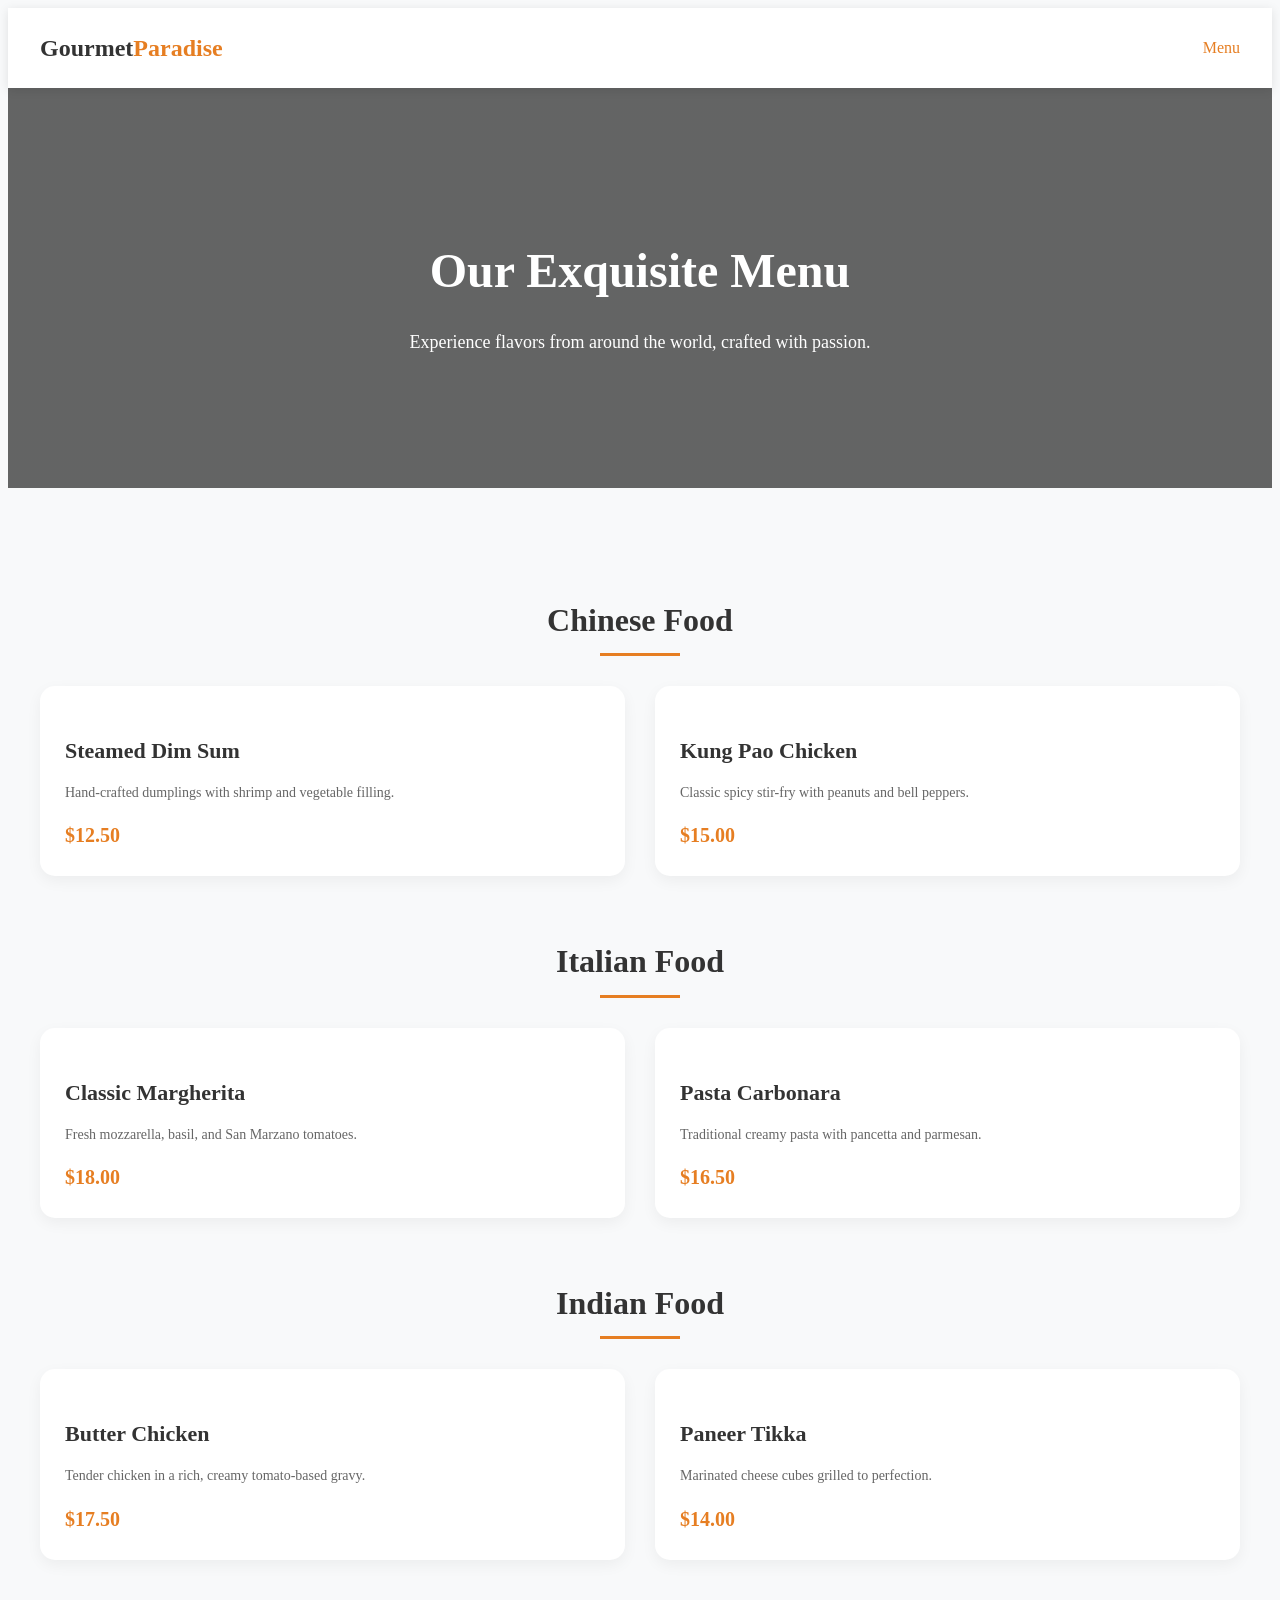
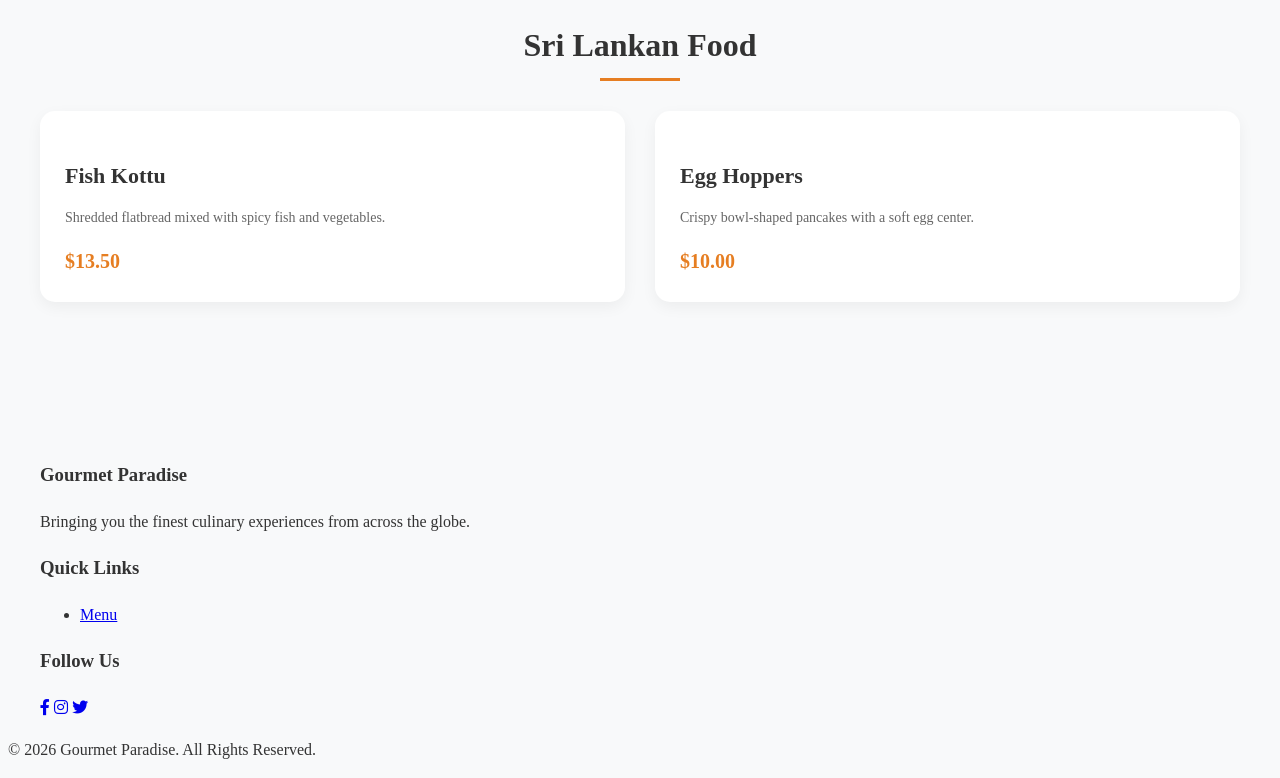
==== commit 3909910c: "accepts changes" ====
--- a/index.html
+++ b/index.html
@@ -3,43 +3,151 @@
 <head>
     <meta charset="UTF-8">
     <meta name="viewport" content="width=device-width, initial-scale=1.0">
-    <title>Gourmet Haven | Home</title>
+    <title>Gourmet Paradise | Menu</title>
     <link rel="stylesheet" href="style.css">
+    <link rel="stylesheet" href="https://cdnjs.cloudflare.com/ajax/libs/font-awesome/6.0.0/css/all.min.css">
 </head>
 <body>
-    <nav>
-        <div class="logo">Gourmet Haven</div>
-        <ul>
-            <li><a href="menu.html">Menu</a></li>
-        </ul>
+
+    <!-- Navigation Bar -->
+    <nav class="navbar">
+        <div class="container">
+            <a href="#" class="logo">Gourmet<span>Paradise</span></a>
+            <ul class="nav-links">
+                <li><a href="#" class="active">Menu</a></li>
+            </ul>
+            <div class="menu-btn">
+                <i class="fas fa-bars"></i>
+            </div>
+        </div>
     </nav>
 
-    <header style="height: 40vh; background: var(--secondary-color); display: flex; justify-content: center; align-items: center; color: #fff; text-align: center;">
-        <div>
-            <h1>Welcome to Gourmet Haven</h1>
-            <p>Experience the finest cuisines from around the world</p>
-            <br>
-            <a href="menu.html" style="background: var(--primary-color); color: white; padding: 0.8rem 2rem; text-decoration: none; border-radius: 5px; font-weight: bold;">View Menu</a>
+    <!-- Hero Section -->
+    <header class="hero">
+        <div class="hero-content">
+            <h1>Our Exquisite Menu</h1>
+            <p>Experience flavors from around the world, crafted with passion.</p>
         </div>
     </header>
 
-    <main style="padding: 4rem 2rem; text-align: center; max-width: 800px; margin: 0 auto;">
-        <h2>Our Passion for Food</h2>
-        <p>At Gourmet Haven, we believe that food is a universal language. Our chefs bring together traditional techniques and modern flair to create unforgettable dining experiences.</p>
-    </main>
+    <!-- Menu Section -->
+    <section class="menu-section">
+        <div class="container">
+            
+            <!-- Chinese Food -->
+            <div class="category-group">
+                <h2 class="category-title">Chinese Food</h2>
+                <div class="menu-grid">
+                    <div class="menu-card">
+                        <div class="card-content">
+                            <h3>Steamed Dim Sum</h3>
+                            <p>Hand-crafted dumplings with shrimp and vegetable filling.</p>
+                            <span class="price">$12.50</span>
+                        </div>
+                    </div>
+                    <div class="menu-card">
+                        <div class="card-content">
+                            <h3>Kung Pao Chicken</h3>
+                            <p>Classic spicy stir-fry with peanuts and bell peppers.</p>
+                            <span class="price">$15.00</span>
+                        </div>
+                    </div>
+                </div>
+            </div>
 
+            <!-- Italian Food -->
+            <div class="category-group">
+                <h2 class="category-title">Italian Food</h2>
+                <div class="menu-grid">
+                    <div class="menu-card">
+                        <div class="card-content">
+                            <h3>Classic Margherita</h3>
+                            <p>Fresh mozzarella, basil, and San Marzano tomatoes.</p>
+                            <span class="price">$18.00</span>
+                        </div>
+                    </div>
+                    <div class="menu-card">
+                        <div class="card-content">
+                            <h3>Pasta Carbonara</h3>
+                            <p>Traditional creamy pasta with pancetta and parmesan.</p>
+                            <span class="price">$16.50</span>
+                        </div>
+                    </div>
+                </div>
+            </div>
+
+            <!-- Indian Food -->
+            <div class="category-group">
+                <h2 class="category-title">Indian Food</h2>
+                <div class="menu-grid">
+                    <div class="menu-card">
+                        <div class="card-content">
+                            <h3>Butter Chicken</h3>
+                            <p>Tender chicken in a rich, creamy tomato-based gravy.</p>
+                            <span class="price">$17.50</span>
+                        </div>
+                    </div>
+                    <div class="menu-card">
+                        <div class="card-content">
+                            <h3>Paneer Tikka</h3>
+                            <p>Marinated cheese cubes grilled to perfection.</p>
+                            <span class="price">$14.00</span>
+                        </div>
+                    </div>
+                </div>
+            </div>
+
+            <!-- Sri Lankan Food -->
+            <div class="category-group">
+                <h2 class="category-title">Sri Lankan Food</h2>
+                <div class="menu-grid">
+                    <div class="menu-card">
+                        <div class="card-content">
+                            <h3>Fish Kottu</h3>
+                            <p>Shredded flatbread mixed with spicy fish and vegetables.</p>
+                            <span class="price">$13.50</span>
+                        </div>
+                    </div>
+                    <div class="menu-card">
+                        <div class="card-content">
+                            <h3>Egg Hoppers</h3>
+                            <p>Crispy bowl-shaped pancakes with a soft egg center.</p>
+                            <span class="price">$10.00</span>
+                        </div>
+                    </div>
+                </div>
+            </div>
+
+        </div>
+    </section>
+
+    <!-- Footer -->
     <footer>
-        <div class="footer-content">
-            <h3>Gourmet Haven</h3>
-            <div class="footer-links">
-                <a href="index.html">Home</a>
-                <a href="menu.html">Menu</a>
-                <a href="#">Privacy Policy</a>
-                <a href="#">Terms of Service</a>
+        <div class="container footer-content">
+            <div class="footer-section">
+                <h3>Gourmet Paradise</h3>
+                <p>Bringing you the finest culinary experiences from across the globe.</p>
             </div>
-            <p>&copy; 2026 Gourmet Haven Restaurant. All rights reserved.</p>
+            <div class="footer-section">
+                <h3>Quick Links</h3>
+                <ul>
+                    <li><a href="#">Menu</a></li>
+                </ul>
+            </div>
+            <div class="footer-section">
+                <h3>Follow Us</h3>
+                <div class="socials">
+                    <a href="#"><i class="fab fa-facebook-f"></i></a>
+                    <a href="#"><i class="fab fa-instagram"></i></a>
+                    <a href="#"><i class="fab fa-twitter"></i></a>
+                </div>
+            </div>
+        </div>
+        <div class="footer-bottom">
+            <p>&copy; 2026 Gourmet Paradise. All Rights Reserved.</p>
         </div>
     </footer>
+
     <script src="script.js"></script>
 </body>
 </html>
--- a/style.css
+++ b/style.css
@@ -1,3 +1,187 @@
+<<<<<<< HEAD
+/* Global Styles */
+* {
+    margin: 0;
+    padding: 0;
+    box-sizing: border-box;
+    font-family: 'Segoe UI', Tahoma, Geneva, Verdana, sans-serif;
+}
+
+body {
+    background-color: #f8f9fa;
+    color: #333;
+    line-height: 1.6;
+}
+
+.container {
+    max-width: 1200px;
+    margin: 0 auto;
+    padding: 0 20px;
+}
+
+/* Navbar */
+.navbar {
+    background: #fff;
+    height: 80px;
+    display: flex;
+    align-items: center;
+    box-shadow: 0 2px 10px rgba(0,0,0,0.1);
+    position: sticky;
+    top: 0;
+    z-index: 1000;
+}
+
+.navbar .container {
+    display: flex;
+    justify-content: space-between;
+    align-items: center;
+    width: 100%;
+}
+
+.logo {
+    font-size: 24px;
+    font-weight: 700;
+    text-decoration: none;
+    color: #333;
+}
+
+.logo span {
+    color: #e67e22;
+}
+
+.nav-links {
+    display: flex;
+    list-style: none;
+}
+
+.nav-links li {
+    margin-left: 30px;
+}
+
+.nav-links a {
+    text-decoration: none;
+    color: #333;
+    font-weight: 500;
+    transition: color 0.3s;
+}
+
+.nav-links a:hover, .nav-links a.active {
+    color: #e67e22;
+}
+
+.menu-btn {
+    display: none;
+    font-size: 24px;
+    cursor: pointer;
+}
+
+/* Hero Section */
+.hero {
+    background: linear-gradient(rgba(0,0,0,0.6), rgba(0,0,0,0.6)), 
+                url('https://images.unsplash.com/photo-1514362545857-3bc16c4c7d1b?auto=format&fit=crop&w=1500&q=80');
+    background-size: cover;
+    background-position: center;
+    height: 400px;
+    display: flex;
+    align-items: center;
+    justify-content: center;
+    text-align: center;
+    color: #fff;
+}
+
+.hero h1 {
+    font-size: 48px;
+    margin-bottom: 10px;
+}
+
+.hero p {
+    font-size: 18px;
+}
+
+/* Menu Section */
+.menu-section {
+    padding: 80px 0;
+}
+
+.category-group {
+    margin-bottom: 60px;
+}
+
+.category-title {
+    font-size: 32px;
+    margin-bottom: 30px;
+    text-align: center;
+    position: relative;
+    padding-bottom: 10px;
+}
+
+.category-title::after {
+    content: '';
+    position: absolute;
+    bottom: 0;
+    left: 50%;
+    transform: translateX(-50%);
+    width: 80px;
+    height: 3px;
+    background: #e67e22;
+}
+
+.menu-grid {
+    display: grid;
+    grid-template-columns: repeat(auto-fit, minmax(300px, 1fr));
+    gap: 30px;
+}
+
+.menu-card {
+    background: #fff;
+    border-radius: 15px;
+    overflow: hidden;
+    box-shadow: 0 5px 15px rgba(0,0,0,0.05);
+    transition: transform 0.3s ease, box-shadow 0.3s ease;
+}
+
+.menu-card:hover {
+    transform: translateY(-10px);
+    box-shadow: 0 15px 30px rgba(0,0,0,0.1);
+}
+
+.card-img {
+    height: 200px;
+    overflow: hidden;
+}
+
+.card-img img {
+    width: 100%;
+    height: 100%;
+    object-fit: cover;
+    transition: transform 0.5s ease;
+}
+
+.menu-card:hover .card-img img {
+    transform: scale(1.1);
+}
+
+.card-content {
+    padding: 25px;
+}
+
+.card-content h3 {
+    margin-bottom: 10px;
+    font-size: 22px;
+}
+
+.card-content p {
+    color: #666;
+    margin-bottom: 15px;
+    font-size: 14px;
+}
+
+.price {
+    display: block;
+    font-size: 20px;
+    font-weight: 700;
+    color: #e67e22;
+=======
 :root {
   --primary-color: #e67e22;
   --secondary-color: #2c3e50;
@@ -158,10 +342,76 @@
   font-size: 1.2rem;
   font-weight: 700;
   color: var(--primary-color);
+>>>>>>> Helitha1
 }
 
 /* Footer */
 footer {
+<<<<<<< HEAD
+    background: #2c3e50;
+    color: #ecf0f1;
+    padding: 60px 0 20px;
+}
+
+.footer-content {
+    display: grid;
+    grid-template-columns: repeat(auto-fit, minmax(250px, 1fr));
+    gap: 40px;
+    margin-bottom: 40px;
+}
+
+.footer-section h3 {
+    margin-bottom: 20px;
+    font-size: 20px;
+}
+
+.footer-section ul {
+    list-style: none;
+}
+
+.footer-section ul li {
+    margin-bottom: 10px;
+}
+
+.footer-section a {
+    color: #bdc3c7;
+    text-decoration: none;
+    transition: color 0.3s;
+}
+
+.footer-section a:hover {
+    color: #e67e22;
+}
+
+.socials {
+    display: flex;
+    gap: 15px;
+}
+
+.socials a {
+    font-size: 20px;
+}
+
+.footer-bottom {
+    text-align: center;
+    border-top: 1px solid #34495e;
+    padding-top: 20px;
+    font-size: 14px;
+    color: #bdc3c7;
+}
+
+/* Responsive */
+@media (max-width: 768px) {
+    .nav-links {
+        display: none;
+    }
+    .menu-btn {
+        display: block;
+    }
+    .hero h1 {
+        font-size: 36px;
+    }
+=======
   background-color: var(--footer-bg);
   color: var(--footer-text);
   padding: 3rem 1rem;
@@ -206,4 +456,5 @@
   header h1 {
     font-size: 2.5rem;
   }
-}
+>>>>>>> Helitha1
+}
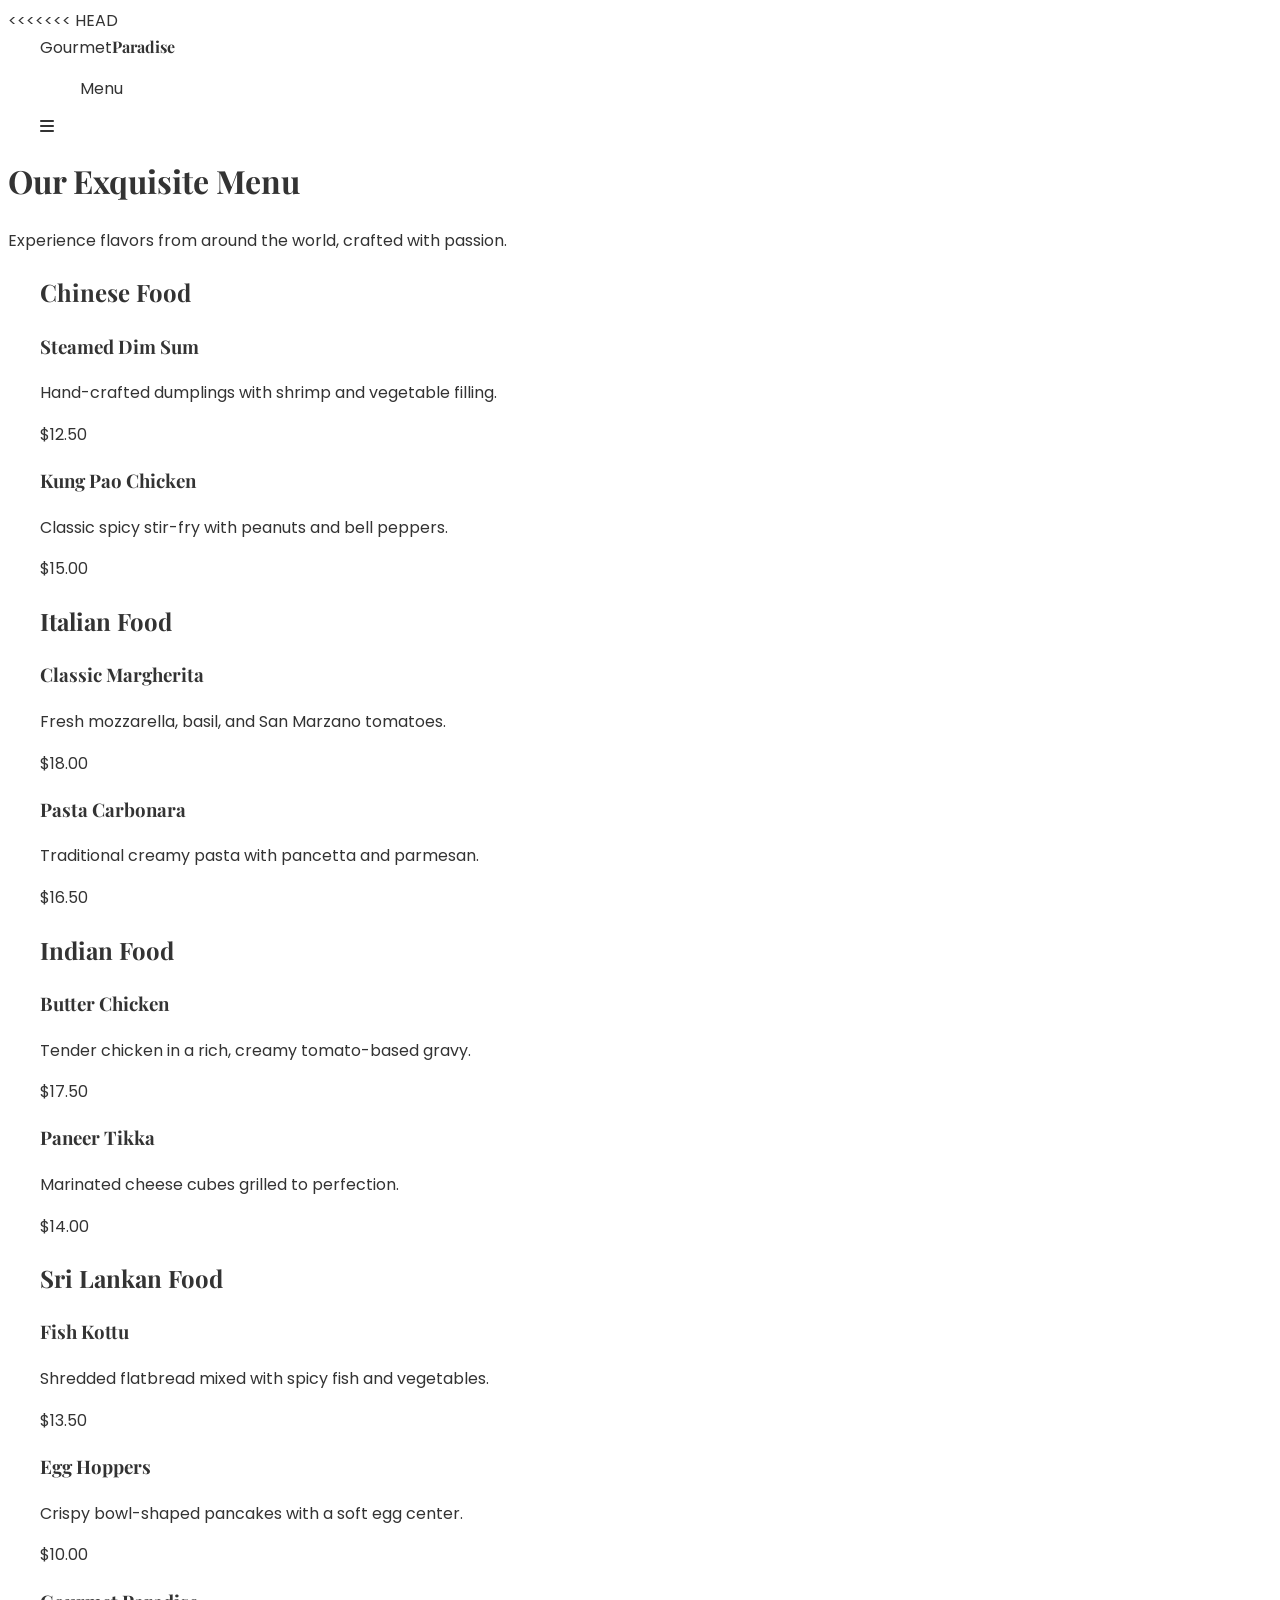
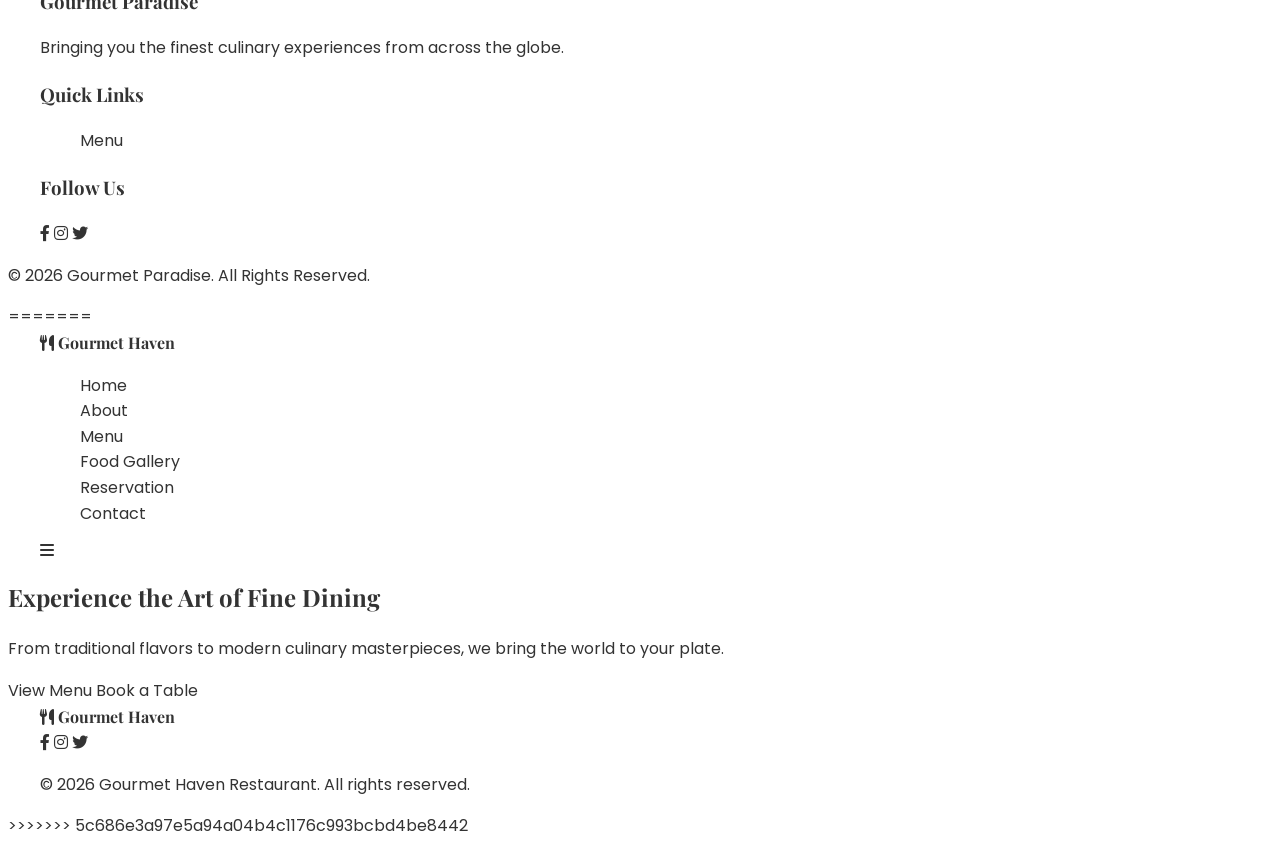
==== commit 9cde91b0: "merge" ====
--- a/index.html
+++ b/index.html
@@ -1,3 +1,4 @@
+<<<<<<< HEAD
 <!DOCTYPE html>
 <html lang="en">
 <head>
@@ -150,4 +151,90 @@
 
     <script src="script.js"></script>
 </body>
+=======
+<!doctype html>
+<html lang="en">
+  <head>
+    <meta charset="UTF-8" />
+    <meta name="viewport" content="width=device-width, initial-scale=1.0" />
+    <title>Gourmet Haven | Exquisite Dining Experience</title>
+    <link rel="stylesheet" href="style.css" />
+    <link
+      rel="stylesheet"
+      href="https://cdnjs.cloudflare.com/ajax/libs/font-awesome/6.0.0/css/all.min.css"
+    />
+    <link
+      href="https://fonts.googleapis.com/css2?family=Playfair+Display:ital,wght@0,400;0,700;1,400&family=Poppins:wght@300;400;600&display=swap"
+      rel="stylesheet"
+    />
+  </head>
+  <body>
+    <!-- Navigation -->
+    <header class="navbar">
+      <div class="container">
+        <div class="logo">
+          <a href="#">
+            <i class="fas fa-utensils"></i>
+            <span>Gourmet Haven</span>
+          </a>
+        </div>
+        <nav class="nav-links" id="navLinks">
+          <ul>
+            <li><a href="#home" class="active">Home</a></li>
+            <li><a href="#about">About</a></li>
+            <li><a href="#menu">Menu</a></li>
+            <li><a href="#gallery">Food Gallery</a></li>
+            <li><a href="#reservation">Reservation</a></li>
+            <li><a href="#contact">Contact</a></li>
+          </ul>
+        </nav>
+        <div class="menu-toggle" id="mobile-menu">
+          <i class="fas fa-bars"></i>
+        </div>
+      </div>
+    </header>
+
+    <!-- Hero Section -->
+    <section class="hero" id="home">
+      <div class="hero-overlay"></div>
+      <div class="hero-content">
+        <h1>
+          Experience the Art of <span class="highlight">Fine Dining</span>
+        </h1>
+        <p>
+          From traditional flavors to modern culinary masterpieces, we bring the
+          world to your plate.
+        </p>
+        <div class="hero-btns">
+          <a href="#menu" class="btn btn-primary">View Menu</a>
+          <a href="#reservation" class="btn btn-secondary">Book a Table</a>
+        </div>
+      </div>
+    </section>
+
+    <!-- About Section -->
+
+    <!-- Footer -->
+    <footer>
+      <div class="container">
+        <div class="footer-content">
+          <div class="logo">
+            <i class="fas fa-utensils"></i>
+            <span>Gourmet Haven</span>
+          </div>
+          <div class="social-links">
+            <a href="#"><i class="fab fa-facebook-f"></i></a>
+            <a href="#"><i class="fab fa-instagram"></i></a>
+            <a href="#"><i class="fab fa-twitter"></i></a>
+          </div>
+          <p class="copyright">
+            &copy; 2026 Gourmet Haven Restaurant. All rights reserved.
+          </p>
+        </div>
+      </div>
+    </footer>
+
+    <script src="script.js"></script>
+  </body>
+>>>>>>> 5c686e3a97e5a94a04b4c1176c993bcbd4be8442
 </html>
--- a/style.css
+++ b/style.css
@@ -1,9 +1,14 @@
+<<<<<<< HEAD
 <<<<<<< HEAD
 /* Global Styles */
+=======
+/* Reset and Base Styles */
+>>>>>>> 5c686e3a97e5a94a04b4c1176c993bcbd4be8442
 * {
     margin: 0;
     padding: 0;
     box-sizing: border-box;
+<<<<<<< HEAD
     font-family: 'Segoe UI', Tahoma, Geneva, Verdana, sans-serif;
 }
 
@@ -11,6 +16,50 @@
     background-color: #f8f9fa;
     color: #333;
     line-height: 1.6;
+=======
+}
+
+:root {
+    --primary-color: #d4af37; /* Gold */
+    --secondary-color: #1a1a1a; /* Dark Charcoal */
+    --accent-color: #f8f8f8; /* Off-White */
+    --text-color: #333;
+    --light-text: #777;
+    --white: #ffffff;
+    --transition: all 0.3s ease;
+}
+
+html {
+    scroll-behavior: smooth;
+}
+
+body {
+    font-family: 'Poppins', sans-serif;
+    line-height: 1.6;
+    color: var(--text-color);
+    background-color: var(--white);
+    overflow-x: hidden;
+}
+
+h1, h2, h3, h4, .logo span {
+    font-family: 'Playfair Display', serif;
+    font-weight: 700;
+}
+
+a {
+    text-decoration: none;
+    color: inherit;
+    transition: var(--transition);
+}
+
+ul {
+    list-style: none;
+}
+
+img {
+    max-width: 100%;
+    display: block;
+>>>>>>> 5c686e3a97e5a94a04b4c1176c993bcbd4be8442
 }
 
 .container {
@@ -19,6 +68,7 @@
     padding: 0 20px;
 }
 
+<<<<<<< HEAD
 /* Navbar */
 .navbar {
     background: #fff;
@@ -29,12 +79,65 @@
     position: sticky;
     top: 0;
     z-index: 1000;
+=======
+.btn {
+    display: inline-block;
+    padding: 12px 30px;
+    border-radius: 5px;
+    font-weight: 600;
+    text-transform: uppercase;
+    letter-spacing: 1px;
+    cursor: pointer;
+    transition: var(--transition);
+    border: none;
+}
+
+.btn-primary {
+    background-color: var(--primary-color);
+    color: var(--white);
+    border: 2px solid var(--primary-color);
+}
+
+.btn-primary:hover {
+    background-color: transparent;
+    color: var(--primary-color);
+}
+
+.btn-secondary {
+    background-color: transparent;
+    color: var(--white);
+    border: 2px solid var(--white);
+}
+
+.btn-secondary:hover {
+    background-color: var(--white);
+    color: var(--secondary-color);
+}
+
+/* Navbar */
+.navbar {
+    position: fixed;
+    top: 0;
+    left: 0;
+    width: 100%;
+    z-index: 1000;
+    padding: 20px 0;
+    transition: var(--transition);
+    background-color: rgba(26, 26, 26, 0.9);
+}
+
+.navbar.sticky {
+    padding: 10px 0;
+    background-color: var(--secondary-color);
+    box-shadow: 0 2px 10px rgba(0,0,0,0.3);
+>>>>>>> 5c686e3a97e5a94a04b4c1176c993bcbd4be8442
 }
 
 .navbar .container {
     display: flex;
     justify-content: space-between;
     align-items: center;
+<<<<<<< HEAD
     width: 100%;
 }
 
@@ -52,6 +155,24 @@
 .nav-links {
     display: flex;
     list-style: none;
+=======
+}
+
+.logo a {
+    display: flex;
+    align-items: center;
+    color: var(--white);
+    font-size: 1.5rem;
+}
+
+.logo i {
+    color: var(--primary-color);
+    margin-right: 10px;
+}
+
+.nav-links ul {
+    display: flex;
+>>>>>>> 5c686e3a97e5a94a04b4c1176c993bcbd4be8442
 }
 
 .nav-links li {
@@ -59,6 +180,7 @@
 }
 
 .nav-links a {
+<<<<<<< HEAD
     text-decoration: none;
     color: #333;
     font-weight: 500;
@@ -73,19 +195,82 @@
     display: none;
     font-size: 24px;
     cursor: pointer;
+=======
+    color: var(--white);
+    font-weight: 400;
+    font-size: 0.9rem;
+    position: relative;
+}
+
+.nav-links a:hover, .nav-links a.active {
+    color: var(--primary-color);
+}
+
+.nav-links a::after {
+    content: '';
+    position: absolute;
+    bottom: -5px;
+    left: 0;
+    width: 0;
+    height: 2px;
+    background-color: var(--primary-color);
+    transition: var(--transition);
+}
+
+.nav-links a:hover::after, .nav-links a.active::after {
+    width: 100%;
+}
+
+.menu-toggle {
+    color: var(--white);
+    font-size: 1.5rem;
+    cursor: pointer;
+    display: none;
+}
+
+/* Section Common */
+section {
+    padding: 100px 0;
+}
+
+.section-header {
+    text-align: center;
+    margin-bottom: 60px;
+}
+
+.section-header h2 {
+    font-size: 2.5rem;
+    color: var(--secondary-color);
+}
+
+.sub-title {
+    color: var(--primary-color);
+    text-transform: uppercase;
+    letter-spacing: 2px;
+    font-weight: 600;
+    font-size: 0.9rem;
+    display: block;
+    margin-bottom: 10px;
+>>>>>>> 5c686e3a97e5a94a04b4c1176c993bcbd4be8442
 }
 
 /* Hero Section */
 .hero {
+<<<<<<< HEAD
     background: linear-gradient(rgba(0,0,0,0.6), rgba(0,0,0,0.6)), 
                 url('https://images.unsplash.com/photo-1514362545857-3bc16c4c7d1b?auto=format&fit=crop&w=1500&q=80');
     background-size: cover;
     background-position: center;
     height: 400px;
+=======
+    height: 100vh;
+    background: url('https://images.unsplash.com/photo-1514933651103-005eec06c04b?ixlib=rb-1.2.1&auto=format&fit=crop&w=1920&q=80') no-repeat center center/cover;
+>>>>>>> 5c686e3a97e5a94a04b4c1176c993bcbd4be8442
     display: flex;
     align-items: center;
     justify-content: center;
     text-align: center;
+<<<<<<< HEAD
     color: #fff;
 }
 
@@ -146,6 +331,105 @@
 }
 
 .card-img {
+=======
+    color: var(--white);
+    position: relative;
+    padding: 0;
+}
+
+.hero-overlay {
+    position: absolute;
+    top: 0;
+    left: 0;
+    width: 100%;
+    height: 100%;
+    background: rgba(0, 0, 0, 0.6);
+}
+
+.hero-content {
+    position: relative;
+    z-index: 1;
+    max-width: 800px;
+    padding: 0 20px;
+}
+
+.hero-content h1 {
+    font-size: 4rem;
+    margin-bottom: 20px;
+    line-height: 1.2;
+}
+
+.highlight {
+    color: var(--primary-color);
+}
+
+.hero-content p {
+    font-size: 1.2rem;
+    margin-bottom: 30px;
+    font-weight: 300;
+}
+
+.hero-btns .btn {
+    margin: 0 10px;
+}
+
+/* About Section */
+.about {
+    background-color: var(--accent-color);
+}
+
+.about-grid {
+    display: grid;
+    grid-template-columns: 1fr 1fr;
+    gap: 50px;
+    align-items: center;
+}
+
+.about-text h2 {
+    font-size: 2.5rem;
+    margin-bottom: 20px;
+    color: var(--secondary-color);
+}
+
+.about-text p {
+    margin-bottom: 20px;
+    color: var(--light-text);
+}
+
+.btn-text {
+    color: var(--secondary-color);
+    font-weight: 600;
+    border-bottom: 2px solid var(--primary-color);
+    padding-bottom: 5px;
+}
+
+.about-image img {
+    border-radius: 10px;
+    box-shadow: 20px 20px 0 var(--primary-color);
+}
+
+/* Featured Foods Section */
+.cuisine-grid {
+    display: grid;
+    grid-template-columns: repeat(auto-fit, minmax(250px, 1fr));
+    gap: 30px;
+}
+
+.cuisine-card {
+    background: var(--white);
+    border-radius: 10px;
+    overflow: hidden;
+    box-shadow: 0 10px 30px rgba(0,0,0,0.1);
+    transition: var(--transition);
+}
+
+.cuisine-card:hover {
+    transform: translateY(-10px);
+}
+
+.card-img {
+    position: relative;
+>>>>>>> 5c686e3a97e5a94a04b4c1176c993bcbd4be8442
     height: 200px;
     overflow: hidden;
 }
@@ -154,6 +438,7 @@
     width: 100%;
     height: 100%;
     object-fit: cover;
+<<<<<<< HEAD
     transition: transform 0.5s ease;
 }
 
@@ -343,10 +628,158 @@
   font-weight: 700;
   color: var(--primary-color);
 >>>>>>> Helitha1
+=======
+    transition: var(--transition);
+}
+
+.cuisine-card:hover .card-img img {
+    transform: scale(1.1);
+}
+
+.card-tag {
+    position: absolute;
+    top: 15px;
+    left: 15px;
+    background: var(--primary-color);
+    color: var(--white);
+    padding: 5px 15px;
+    font-size: 0.8rem;
+    font-weight: 600;
+    border-radius: 20px;
+}
+
+.card-info {
+    padding: 25px;
+}
+
+.card-info h3 {
+    font-size: 1.3rem;
+    margin-bottom: 10px;
+    color: var(--secondary-color);
+}
+
+.card-info p {
+    color: var(--light-text);
+    font-size: 0.9rem;
+    margin-bottom: 20px;
+}
+
+.btn-card {
+    color: var(--primary-color);
+    font-weight: 600;
+    font-size: 0.9rem;
+    text-transform: uppercase;
+}
+
+/* Gallery Section */
+.gallery {
+    background-color: var(--accent-color);
+}
+
+.gallery-grid {
+    display: grid;
+    grid-template-columns: repeat(auto-fit, minmax(300px, 1fr));
+    gap: 20px;
+}
+
+.gallery-item {
+    height: 250px;
+    overflow: hidden;
+    border-radius: 10px;
+    position: relative;
+}
+
+.gallery-item img {
+    width: 100%;
+    height: 100%;
+    object-fit: cover;
+    transition: var(--transition);
+}
+
+.gallery-item:hover img {
+    transform: scale(1.1) rotate(2deg);
+}
+
+/* Reservation Section */
+.reservation-box {
+    background: var(--white);
+    padding: 50px;
+    border-radius: 15px;
+    box-shadow: 0 20px 50px rgba(0,0,0,0.1);
+    max-width: 900px;
+    margin: 0 auto;
+}
+
+.form-row {
+    display: flex;
+    gap: 20px;
+    margin-bottom: 20px;
+}
+
+.form-row input, .form-row select {
+    flex: 1;
+    padding: 12px 15px;
+    border: 1px solid #ddd;
+    border-radius: 5px;
+    font-family: inherit;
+    outline: none;
+}
+
+.form-row input:focus, .form-row select:focus {
+    border-color: var(--primary-color);
+}
+
+.reservation-form .btn {
+    width: 100%;
+}
+
+/* Contact Section */
+.contact {
+    background-color: var(--accent-color);
+}
+
+.contact-grid {
+    display: grid;
+    grid-template-columns: 1fr 2fr;
+    gap: 50px;
+}
+
+.info-item {
+    display: flex;
+    align-items: flex-start;
+    margin-bottom: 30px;
+}
+
+.info-item i {
+    font-size: 1.5rem;
+    color: var(--primary-color);
+    margin-right: 20px;
+    margin-top: 5px;
+}
+
+.info-item h4 {
+    margin-bottom: 5px;
+    color: var(--secondary-color);
+}
+
+.contact-form input, .contact-form textarea {
+    width: 100%;
+    padding: 12px 15px;
+    margin-bottom: 20px;
+    border: 1px solid #ddd;
+    border-radius: 5px;
+    font-family: inherit;
+    outline: none;
+}
+
+.contact-form input:focus, .contact-form textarea:focus {
+    border-color: var(--primary-color);
+>>>>>>> 5c686e3a97e5a94a04b4c1176c993bcbd4be8442
 }
 
 /* Footer */
 footer {
+<<<<<<< HEAD
 <<<<<<< HEAD
     background: #2c3e50;
     color: #ecf0f1;
@@ -457,4 +890,64 @@
     font-size: 2.5rem;
   }
 >>>>>>> Helitha1
-}
+=======
+    background-color: var(--secondary-color);
+    color: var(--white);
+    padding: 60px 0 30px;
+    text-align: center;
+}
+
+.footer-content .logo {
+    margin-bottom: 20px;
+    justify-content: center;
+}
+
+.footer-content .social-links {
+    margin-bottom: 20px;
+}
+
+.footer-content .social-links a {
+    display: inline-flex;
+    align-items: center;
+    justify-content: center;
+    width: 40px;
+    height: 40px;
+    background: rgba(255,255,255,0.1);
+    border-radius: 50%;
+    margin: 0 10px;
+}
+
+.footer-content .social-links a:hover {
+    background-color: var(--primary-color);
+}
+
+.copyright {
+    color: #888;
+    font-size: 0.9rem;
+    border-top: 1px solid rgba(255,255,255,0.1);
+    padding-top: 20px;
+}
+
+/* Responsive */
+@media (max-width: 992px) {
+    .hero-content h1 { font-size: 3rem; }
+    .about-grid, .contact-grid { grid-template-columns: 1fr; }
+}
+
+@media (max-width: 768px) {
+    .menu-toggle { display: block; }
+    .nav-links {
+        position: absolute;
+        top: 100%;
+        left: -100%;
+        width: 100%;
+        background: var(--secondary-color);
+        transition: var(--transition);
+        height: calc(100vh - 70px);
+    }
+    .nav-links.active { left: 0; }
+    .nav-links ul { flex-direction: column; padding-top: 50px; }
+    .nav-links li { margin: 20px 0; }
+    .form-row { flex-direction: column; gap: 10px; }
+>>>>>>> 5c686e3a97e5a94a04b4c1176c993bcbd4be8442
+}
--- a/style.css
+++ b/style.css
@@ -1,9 +1,14 @@
+<<<<<<< HEAD
 <<<<<<< HEAD
 /* Global Styles */
+=======
+/* Reset and Base Styles */
+>>>>>>> 5c686e3a97e5a94a04b4c1176c993bcbd4be8442
 * {
     margin: 0;
     padding: 0;
     box-sizing: border-box;
+<<<<<<< HEAD
     font-family: 'Segoe UI', Tahoma, Geneva, Verdana, sans-serif;
 }
 
@@ -11,6 +16,50 @@
     background-color: #f8f9fa;
     color: #333;
     line-height: 1.6;
+=======
+}
+
+:root {
+    --primary-color: #d4af37; /* Gold */
+    --secondary-color: #1a1a1a; /* Dark Charcoal */
+    --accent-color: #f8f8f8; /* Off-White */
+    --text-color: #333;
+    --light-text: #777;
+    --white: #ffffff;
+    --transition: all 0.3s ease;
+}
+
+html {
+    scroll-behavior: smooth;
+}
+
+body {
+    font-family: 'Poppins', sans-serif;
+    line-height: 1.6;
+    color: var(--text-color);
+    background-color: var(--white);
+    overflow-x: hidden;
+}
+
+h1, h2, h3, h4, .logo span {
+    font-family: 'Playfair Display', serif;
+    font-weight: 700;
+}
+
+a {
+    text-decoration: none;
+    color: inherit;
+    transition: var(--transition);
+}
+
+ul {
+    list-style: none;
+}
+
+img {
+    max-width: 100%;
+    display: block;
+>>>>>>> 5c686e3a97e5a94a04b4c1176c993bcbd4be8442
 }
 
 .container {
@@ -19,6 +68,7 @@
     padding: 0 20px;
 }
 
+<<<<<<< HEAD
 /* Navbar */
 .navbar {
     background: #fff;
@@ -29,12 +79,65 @@
     position: sticky;
     top: 0;
     z-index: 1000;
+=======
+.btn {
+    display: inline-block;
+    padding: 12px 30px;
+    border-radius: 5px;
+    font-weight: 600;
+    text-transform: uppercase;
+    letter-spacing: 1px;
+    cursor: pointer;
+    transition: var(--transition);
+    border: none;
+}
+
+.btn-primary {
+    background-color: var(--primary-color);
+    color: var(--white);
+    border: 2px solid var(--primary-color);
+}
+
+.btn-primary:hover {
+    background-color: transparent;
+    color: var(--primary-color);
+}
+
+.btn-secondary {
+    background-color: transparent;
+    color: var(--white);
+    border: 2px solid var(--white);
+}
+
+.btn-secondary:hover {
+    background-color: var(--white);
+    color: var(--secondary-color);
+}
+
+/* Navbar */
+.navbar {
+    position: fixed;
+    top: 0;
+    left: 0;
+    width: 100%;
+    z-index: 1000;
+    padding: 20px 0;
+    transition: var(--transition);
+    background-color: rgba(26, 26, 26, 0.9);
+}
+
+.navbar.sticky {
+    padding: 10px 0;
+    background-color: var(--secondary-color);
+    box-shadow: 0 2px 10px rgba(0,0,0,0.3);
+>>>>>>> 5c686e3a97e5a94a04b4c1176c993bcbd4be8442
 }
 
 .navbar .container {
     display: flex;
     justify-content: space-between;
     align-items: center;
+<<<<<<< HEAD
     width: 100%;
 }
 
@@ -52,6 +155,24 @@
 .nav-links {
     display: flex;
     list-style: none;
+=======
+}
+
+.logo a {
+    display: flex;
+    align-items: center;
+    color: var(--white);
+    font-size: 1.5rem;
+}
+
+.logo i {
+    color: var(--primary-color);
+    margin-right: 10px;
+}
+
+.nav-links ul {
+    display: flex;
+>>>>>>> 5c686e3a97e5a94a04b4c1176c993bcbd4be8442
 }
 
 .nav-links li {
@@ -59,6 +180,7 @@
 }
 
 .nav-links a {
+<<<<<<< HEAD
     text-decoration: none;
     color: #333;
     font-weight: 500;
@@ -73,19 +195,82 @@
     display: none;
     font-size: 24px;
     cursor: pointer;
+=======
+    color: var(--white);
+    font-weight: 400;
+    font-size: 0.9rem;
+    position: relative;
+}
+
+.nav-links a:hover, .nav-links a.active {
+    color: var(--primary-color);
+}
+
+.nav-links a::after {
+    content: '';
+    position: absolute;
+    bottom: -5px;
+    left: 0;
+    width: 0;
+    height: 2px;
+    background-color: var(--primary-color);
+    transition: var(--transition);
+}
+
+.nav-links a:hover::after, .nav-links a.active::after {
+    width: 100%;
+}
+
+.menu-toggle {
+    color: var(--white);
+    font-size: 1.5rem;
+    cursor: pointer;
+    display: none;
+}
+
+/* Section Common */
+section {
+    padding: 100px 0;
+}
+
+.section-header {
+    text-align: center;
+    margin-bottom: 60px;
+}
+
+.section-header h2 {
+    font-size: 2.5rem;
+    color: var(--secondary-color);
+}
+
+.sub-title {
+    color: var(--primary-color);
+    text-transform: uppercase;
+    letter-spacing: 2px;
+    font-weight: 600;
+    font-size: 0.9rem;
+    display: block;
+    margin-bottom: 10px;
+>>>>>>> 5c686e3a97e5a94a04b4c1176c993bcbd4be8442
 }
 
 /* Hero Section */
 .hero {
+<<<<<<< HEAD
     background: linear-gradient(rgba(0,0,0,0.6), rgba(0,0,0,0.6)), 
                 url('https://images.unsplash.com/photo-1514362545857-3bc16c4c7d1b?auto=format&fit=crop&w=1500&q=80');
     background-size: cover;
     background-position: center;
     height: 400px;
+=======
+    height: 100vh;
+    background: url('https://images.unsplash.com/photo-1514933651103-005eec06c04b?ixlib=rb-1.2.1&auto=format&fit=crop&w=1920&q=80') no-repeat center center/cover;
+>>>>>>> 5c686e3a97e5a94a04b4c1176c993bcbd4be8442
     display: flex;
     align-items: center;
     justify-content: center;
     text-align: center;
+<<<<<<< HEAD
     color: #fff;
 }
 
@@ -146,6 +331,105 @@
 }
 
 .card-img {
+=======
+    color: var(--white);
+    position: relative;
+    padding: 0;
+}
+
+.hero-overlay {
+    position: absolute;
+    top: 0;
+    left: 0;
+    width: 100%;
+    height: 100%;
+    background: rgba(0, 0, 0, 0.6);
+}
+
+.hero-content {
+    position: relative;
+    z-index: 1;
+    max-width: 800px;
+    padding: 0 20px;
+}
+
+.hero-content h1 {
+    font-size: 4rem;
+    margin-bottom: 20px;
+    line-height: 1.2;
+}
+
+.highlight {
+    color: var(--primary-color);
+}
+
+.hero-content p {
+    font-size: 1.2rem;
+    margin-bottom: 30px;
+    font-weight: 300;
+}
+
+.hero-btns .btn {
+    margin: 0 10px;
+}
+
+/* About Section */
+.about {
+    background-color: var(--accent-color);
+}
+
+.about-grid {
+    display: grid;
+    grid-template-columns: 1fr 1fr;
+    gap: 50px;
+    align-items: center;
+}
+
+.about-text h2 {
+    font-size: 2.5rem;
+    margin-bottom: 20px;
+    color: var(--secondary-color);
+}
+
+.about-text p {
+    margin-bottom: 20px;
+    color: var(--light-text);
+}
+
+.btn-text {
+    color: var(--secondary-color);
+    font-weight: 600;
+    border-bottom: 2px solid var(--primary-color);
+    padding-bottom: 5px;
+}
+
+.about-image img {
+    border-radius: 10px;
+    box-shadow: 20px 20px 0 var(--primary-color);
+}
+
+/* Featured Foods Section */
+.cuisine-grid {
+    display: grid;
+    grid-template-columns: repeat(auto-fit, minmax(250px, 1fr));
+    gap: 30px;
+}
+
+.cuisine-card {
+    background: var(--white);
+    border-radius: 10px;
+    overflow: hidden;
+    box-shadow: 0 10px 30px rgba(0,0,0,0.1);
+    transition: var(--transition);
+}
+
+.cuisine-card:hover {
+    transform: translateY(-10px);
+}
+
+.card-img {
+    position: relative;
+>>>>>>> 5c686e3a97e5a94a04b4c1176c993bcbd4be8442
     height: 200px;
     overflow: hidden;
 }
@@ -154,6 +438,7 @@
     width: 100%;
     height: 100%;
     object-fit: cover;
+<<<<<<< HEAD
     transition: transform 0.5s ease;
 }
 
@@ -343,10 +628,158 @@
   font-weight: 700;
   color: var(--primary-color);
 >>>>>>> Helitha1
+=======
+    transition: var(--transition);
+}
+
+.cuisine-card:hover .card-img img {
+    transform: scale(1.1);
+}
+
+.card-tag {
+    position: absolute;
+    top: 15px;
+    left: 15px;
+    background: var(--primary-color);
+    color: var(--white);
+    padding: 5px 15px;
+    font-size: 0.8rem;
+    font-weight: 600;
+    border-radius: 20px;
+}
+
+.card-info {
+    padding: 25px;
+}
+
+.card-info h3 {
+    font-size: 1.3rem;
+    margin-bottom: 10px;
+    color: var(--secondary-color);
+}
+
+.card-info p {
+    color: var(--light-text);
+    font-size: 0.9rem;
+    margin-bottom: 20px;
+}
+
+.btn-card {
+    color: var(--primary-color);
+    font-weight: 600;
+    font-size: 0.9rem;
+    text-transform: uppercase;
+}
+
+/* Gallery Section */
+.gallery {
+    background-color: var(--accent-color);
+}
+
+.gallery-grid {
+    display: grid;
+    grid-template-columns: repeat(auto-fit, minmax(300px, 1fr));
+    gap: 20px;
+}
+
+.gallery-item {
+    height: 250px;
+    overflow: hidden;
+    border-radius: 10px;
+    position: relative;
+}
+
+.gallery-item img {
+    width: 100%;
+    height: 100%;
+    object-fit: cover;
+    transition: var(--transition);
+}
+
+.gallery-item:hover img {
+    transform: scale(1.1) rotate(2deg);
+}
+
+/* Reservation Section */
+.reservation-box {
+    background: var(--white);
+    padding: 50px;
+    border-radius: 15px;
+    box-shadow: 0 20px 50px rgba(0,0,0,0.1);
+    max-width: 900px;
+    margin: 0 auto;
+}
+
+.form-row {
+    display: flex;
+    gap: 20px;
+    margin-bottom: 20px;
+}
+
+.form-row input, .form-row select {
+    flex: 1;
+    padding: 12px 15px;
+    border: 1px solid #ddd;
+    border-radius: 5px;
+    font-family: inherit;
+    outline: none;
+}
+
+.form-row input:focus, .form-row select:focus {
+    border-color: var(--primary-color);
+}
+
+.reservation-form .btn {
+    width: 100%;
+}
+
+/* Contact Section */
+.contact {
+    background-color: var(--accent-color);
+}
+
+.contact-grid {
+    display: grid;
+    grid-template-columns: 1fr 2fr;
+    gap: 50px;
+}
+
+.info-item {
+    display: flex;
+    align-items: flex-start;
+    margin-bottom: 30px;
+}
+
+.info-item i {
+    font-size: 1.5rem;
+    color: var(--primary-color);
+    margin-right: 20px;
+    margin-top: 5px;
+}
+
+.info-item h4 {
+    margin-bottom: 5px;
+    color: var(--secondary-color);
+}
+
+.contact-form input, .contact-form textarea {
+    width: 100%;
+    padding: 12px 15px;
+    margin-bottom: 20px;
+    border: 1px solid #ddd;
+    border-radius: 5px;
+    font-family: inherit;
+    outline: none;
+}
+
+.contact-form input:focus, .contact-form textarea:focus {
+    border-color: var(--primary-color);
+>>>>>>> 5c686e3a97e5a94a04b4c1176c993bcbd4be8442
 }
 
 /* Footer */
 footer {
+<<<<<<< HEAD
 <<<<<<< HEAD
     background: #2c3e50;
     color: #ecf0f1;
@@ -457,4 +890,64 @@
     font-size: 2.5rem;
   }
 >>>>>>> Helitha1
-}
+=======
+    background-color: var(--secondary-color);
+    color: var(--white);
+    padding: 60px 0 30px;
+    text-align: center;
+}
+
+.footer-content .logo {
+    margin-bottom: 20px;
+    justify-content: center;
+}
+
+.footer-content .social-links {
+    margin-bottom: 20px;
+}
+
+.footer-content .social-links a {
+    display: inline-flex;
+    align-items: center;
+    justify-content: center;
+    width: 40px;
+    height: 40px;
+    background: rgba(255,255,255,0.1);
+    border-radius: 50%;
+    margin: 0 10px;
+}
+
+.footer-content .social-links a:hover {
+    background-color: var(--primary-color);
+}
+
+.copyright {
+    color: #888;
+    font-size: 0.9rem;
+    border-top: 1px solid rgba(255,255,255,0.1);
+    padding-top: 20px;
+}
+
+/* Responsive */
+@media (max-width: 992px) {
+    .hero-content h1 { font-size: 3rem; }
+    .about-grid, .contact-grid { grid-template-columns: 1fr; }
+}
+
+@media (max-width: 768px) {
+    .menu-toggle { display: block; }
+    .nav-links {
+        position: absolute;
+        top: 100%;
+        left: -100%;
+        width: 100%;
+        background: var(--secondary-color);
+        transition: var(--transition);
+        height: calc(100vh - 70px);
+    }
+    .nav-links.active { left: 0; }
+    .nav-links ul { flex-direction: column; padding-top: 50px; }
+    .nav-links li { margin: 20px 0; }
+    .form-row { flex-direction: column; gap: 10px; }
+>>>>>>> 5c686e3a97e5a94a04b4c1176c993bcbd4be8442
+}
